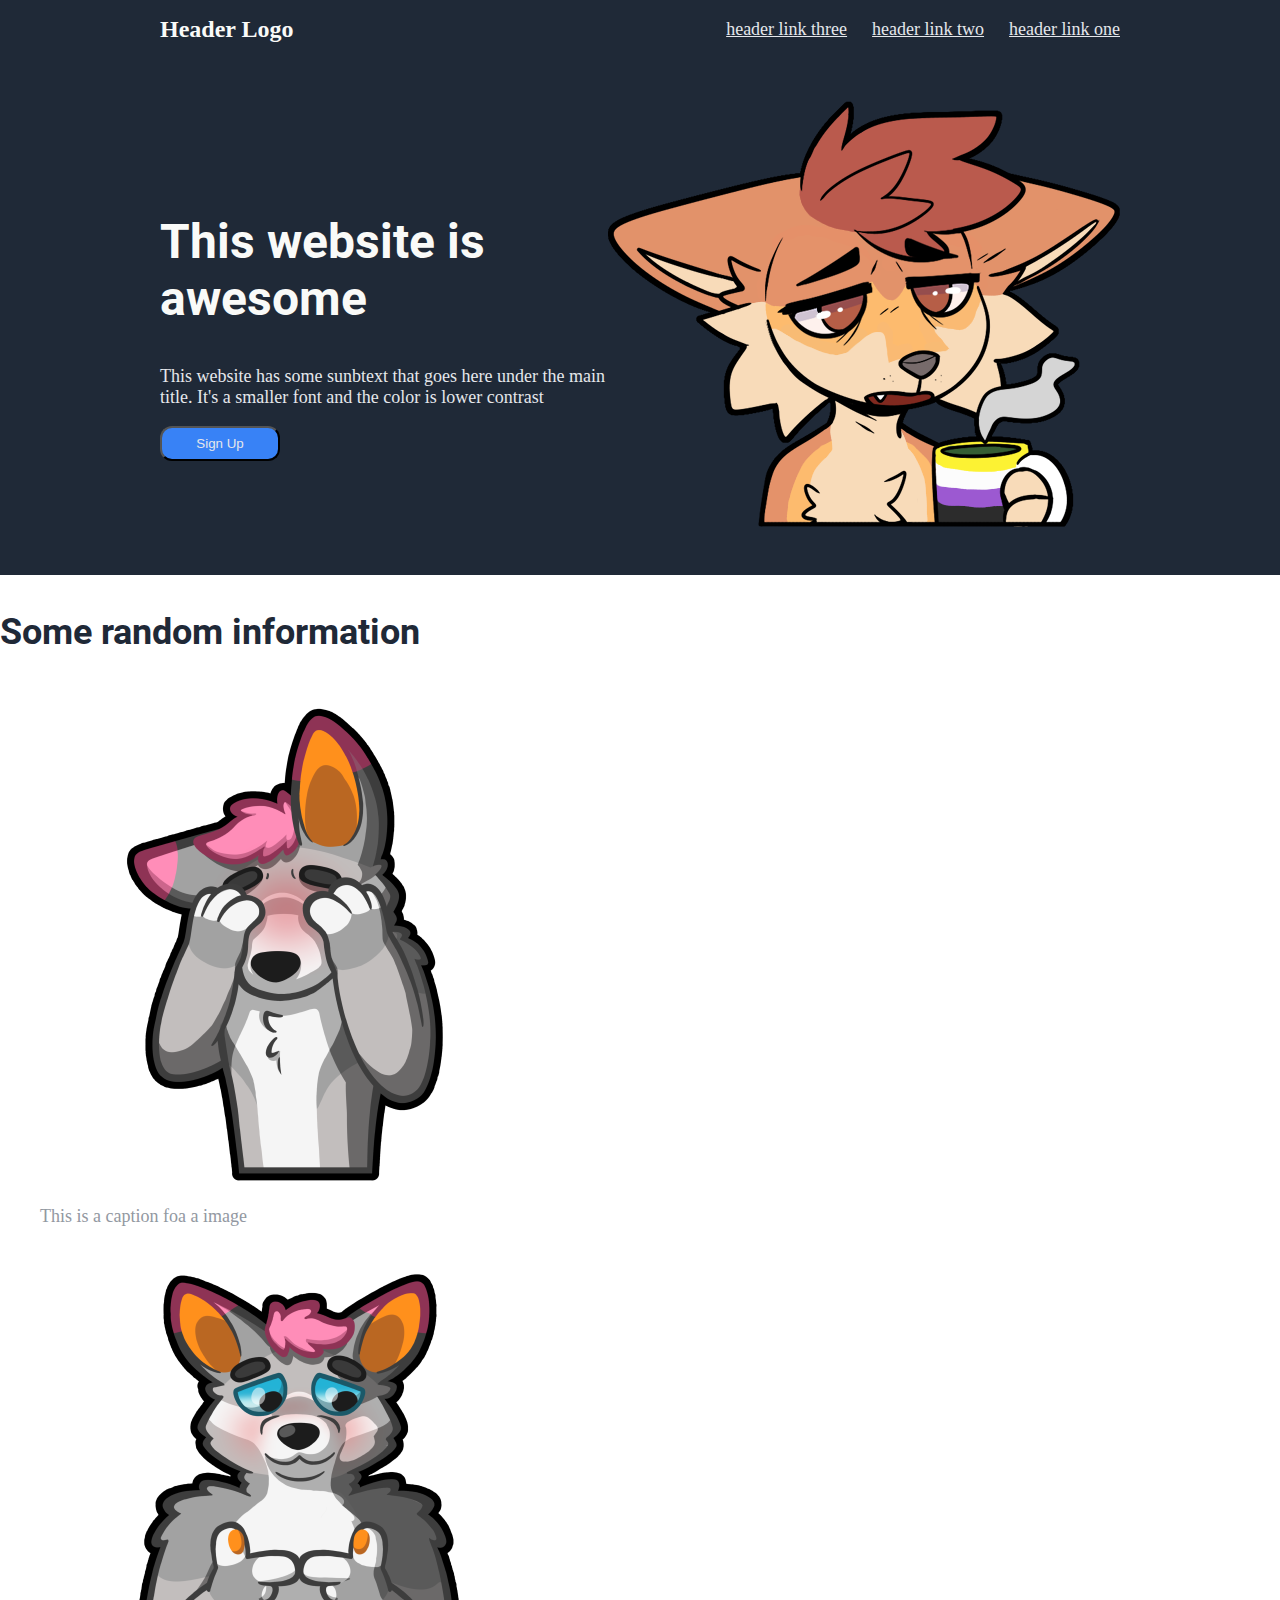
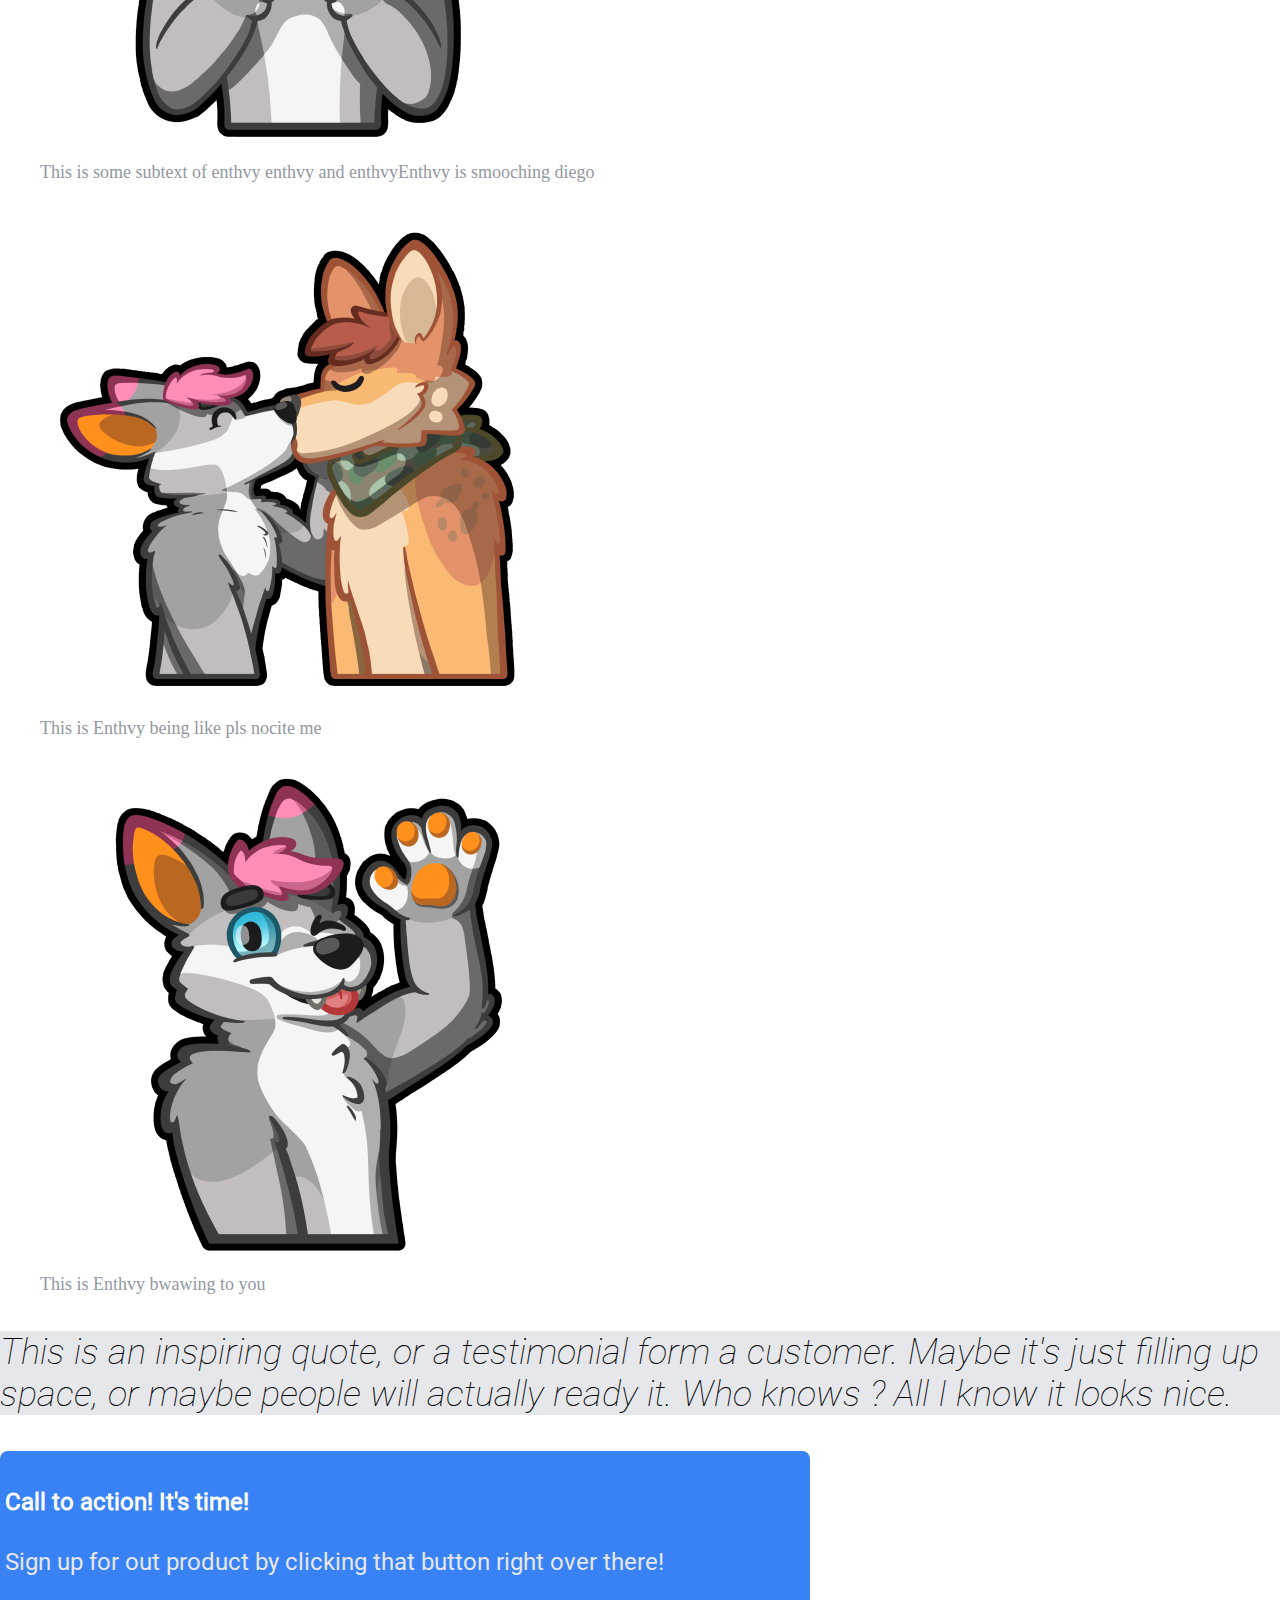
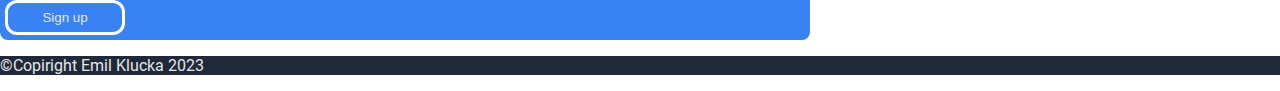
==== index.html @ c3f8176f "Commit 6" ====
<!DOCTYPE html>
<html lang="en">

<head>
    <meta charset="UTF-8">
    <meta http-equiv="X-UA-Compatible" content="IE=edge">
    <meta name="viewport" content="width=device-width, initial-scale=1.0">
    <link rel="stylesheet" href="./CSS/styles.css">
    <title>CSS Project</title>

</head>

<body>
    <section class="hero">
        <header class="hero">
            <h1 class="hero">Header Logo</h1>
            <nav class="hero">
                <div><a href="./pages/Site1.html">header link one</a></div>
                <a href="./pages/Site2.html">header link two</a>
                <a href="./pages/Site3.html">header link three</a>
            </nav>
        </header>
        <div class="hero-flex">
            <div class="hero">
                <h2>This website is awesome</h2>
                <p>This website has some sunbtext that goes here under the main title. It's a smaller font and the color
                    is
                    lower contrast
                </p>
                <button>Sign Up</button>
            </div>
            <div class="heroImage">
                <img src="./images/placeholder.png" alt="diego being eepy">
            </div>
        </div>
    </section>
    <section class="info">
        <h3>Some random information</h3>
        <figure class="info">
            <img src="./images/EnthvyMeltS.png" alt="enthvy being shy">
            <figcaption>This is a caption foa a image</figcaption>
        </figure>
        <figure>
            <img src="./images/EnthvyPointyS.png" alt="enthvy being shy pointying with fingers">
            <figcaption>This is some subtext of enthvy enthvy and enthvyEnthvy is smooching diego </figcaption>
        </figure>
        <figure>
            <img src="./images/EnthvySmoochS.png" alt="enthvy smooching diego">
            <figcaption>This is Enthvy being like pls nocite me </figcaption>
        </figure>
        <figure>
            <img src="./images/EnthvyWaveS.png" alt="enthvy wawing to you">
            <figcaption>This is Enthvy bwawing to you </figcaption>
        </figure>
    </section>
    <div class="quote">
        <p>
            This is an inspiring quote, or a testimonial form a customer. Maybe it's just filling up space, or maybe
            people will actually ready it. Who knows ? All I know it looks nice.
        </p>
    </div>
    <section class="action">
        <h4>Call to action! It's time!</h4>
        <p>
            Sign up for out product by clicking that button right over there!
        </p>
        <button class="action">Sign up</button>
    </section>
    <footer>
        <p>&copy;Copiright Emil Klucka 2023 </p>
    </footer>
</body>

</html>
---- CSS/styles.css ----
@font-face {
    font-family: Roboto-Black;
    src: url(../fonts/Roboto-Black.ttf) format('truetype');
    font-weight: normal;
}

@font-face {
    font-family: Roboto-BlackItalic;
    src: url(../fonts/Roboto-BlackItalic.ttf) format('truetype');
    font-weight: normal;
}

@font-face {
    font-family: Roboto-Bold;
    src: url(../fonts/Roboto-Bold.ttf) format('truetype');
    font-weight: bold;
}

@font-face {
    font-family: Roboto-Bold-Italic;
    src: url(../fonts/Roboto-BoldItalic.ttf) format('truetype');
    font-weight: bold;
}

@font-face {
    font-family: Roboto-Italic;
    src: url(../fonts/Roboto-Italic.ttf) format('truetype');
    font-weight: normal;
}

@font-face {
    font-family: Roboto-Light;
    src: url(../fonts/Roboto-Light.ttf) format('truetype');
    font-weight: lighter;
}

@font-face {
    font-family: Roboto-Light-Italic;
    src: url(../fonts/Roboto-LightItalic.ttf) format('truetype');
    font-weight: lighter;
}

@font-face {
    font-family: Roboto-Medium;
    src: url(../fonts/Roboto-Medium.ttf) format('truetype');
    font-weight: medium;
}

@font-face {
    font-family: Roboto-Medium-Italic;
    src: url(../fonts/Roboto-MediumItalic.ttf) format('truetype');
    font-weight: normal;
}

@font-face {
    font-family: Roboto-Regular;
    src: url(../fonts/Roboto-Regular.ttf) format('truetype');
    font-weight: normal;
}

@font-face {
    font-family: Roboto-Thin;
    src: url(../fonts/Roboto-Thin.ttf) format('truetype');
    font-weight: thin;
}

@font-face {
    font-family: Roboto-Italic;
    src: url(../fonts/Roboto-ThinItalic.ttf) format('truetype');
    font-weight: thin;
}


body {
    margin: 0px;
}

header.hero h1.hero {
    font-family: "Roboto-regular" sans-serif;
    font-size: 24px;
    color: #f9faf8;
}

nav.hero a {
    font-family: "Roboto-regular" sans-serif;
    font-size: 18px;
    color: #e5e7eb;
}
nav.hero{
    width: auto;
    display: flex;
    flex-direction: row-reverse;
    gap: 25px;
}

header.hero {
    background-color: #1f2937;
    position: relative;
    width: 100%;
    display: flex;
    flex-direction: row;
    justify-content: space-between;
    align-items: center;
}

div.hero-flex {
    position: relative;
    width: 100%;
    display: flex;
    justify-content: center;
    align-items: center;
}

section.hero {
    background-color: #1f2937;
    position: relative;
    padding-left: 10rem;
    padding-right: 10rem;
    height: auto;
    display: flex;
    align-items: center;
    justify-content: center;
    flex-direction: column;

}

div.hero h2 {
    font-family: "Roboto-Bold";
    font-size: 48px;
    font-weight: extra-bold;
    color: #f9faf8;
}

div.hero p {
    font-family: "Roboto-regular" sans-serif;
    font-size: 18px;
    color: #e5e7eb;
}

section.info h3 {
    font-family: "Roboto-Bold";
    font-weight: bolder;
    font-size: 36px;
    color: #1f2937;
}

section.info figure {
    font-family: "Roboto-regular" sans-serif;
    font-size: 18px;
    color: #9298a1;
}

div.quote {
    background-color: #e5e7eb;
    font-family: "Roboto-Italic";
    font-size: 36px;
}

section.action {
    background-color: #3882f6;
    border-radius: 8px;
    padding: 5px;
    width: 800px;
    height: auto;
}

section.action h4 {
    font-family: "Roboto-regular";
    font-size: 24px;
    color: #f9faf8;
}

section.action p {
    font-family: "Roboto-regular";
    font-size: 24px;
    color: #e5e7eb;
}

footer {
    background-color: #1f2937;
    font-family: "Roboto-regular";
    color: #e5e7eb;
}

button {
    background-color: #3882f6;
    color: #e5e7eb;
    border-radius: 12px;
    padding: 5px;
    width: 120px;
    height: 35px;
}

button.action {
    background-color: #3882f6;
    color: #e5e7eb;
    border: solid white;
    border-radius: 12px;
    padding: 5px;
    width: 120px;
    height: 35px;
}
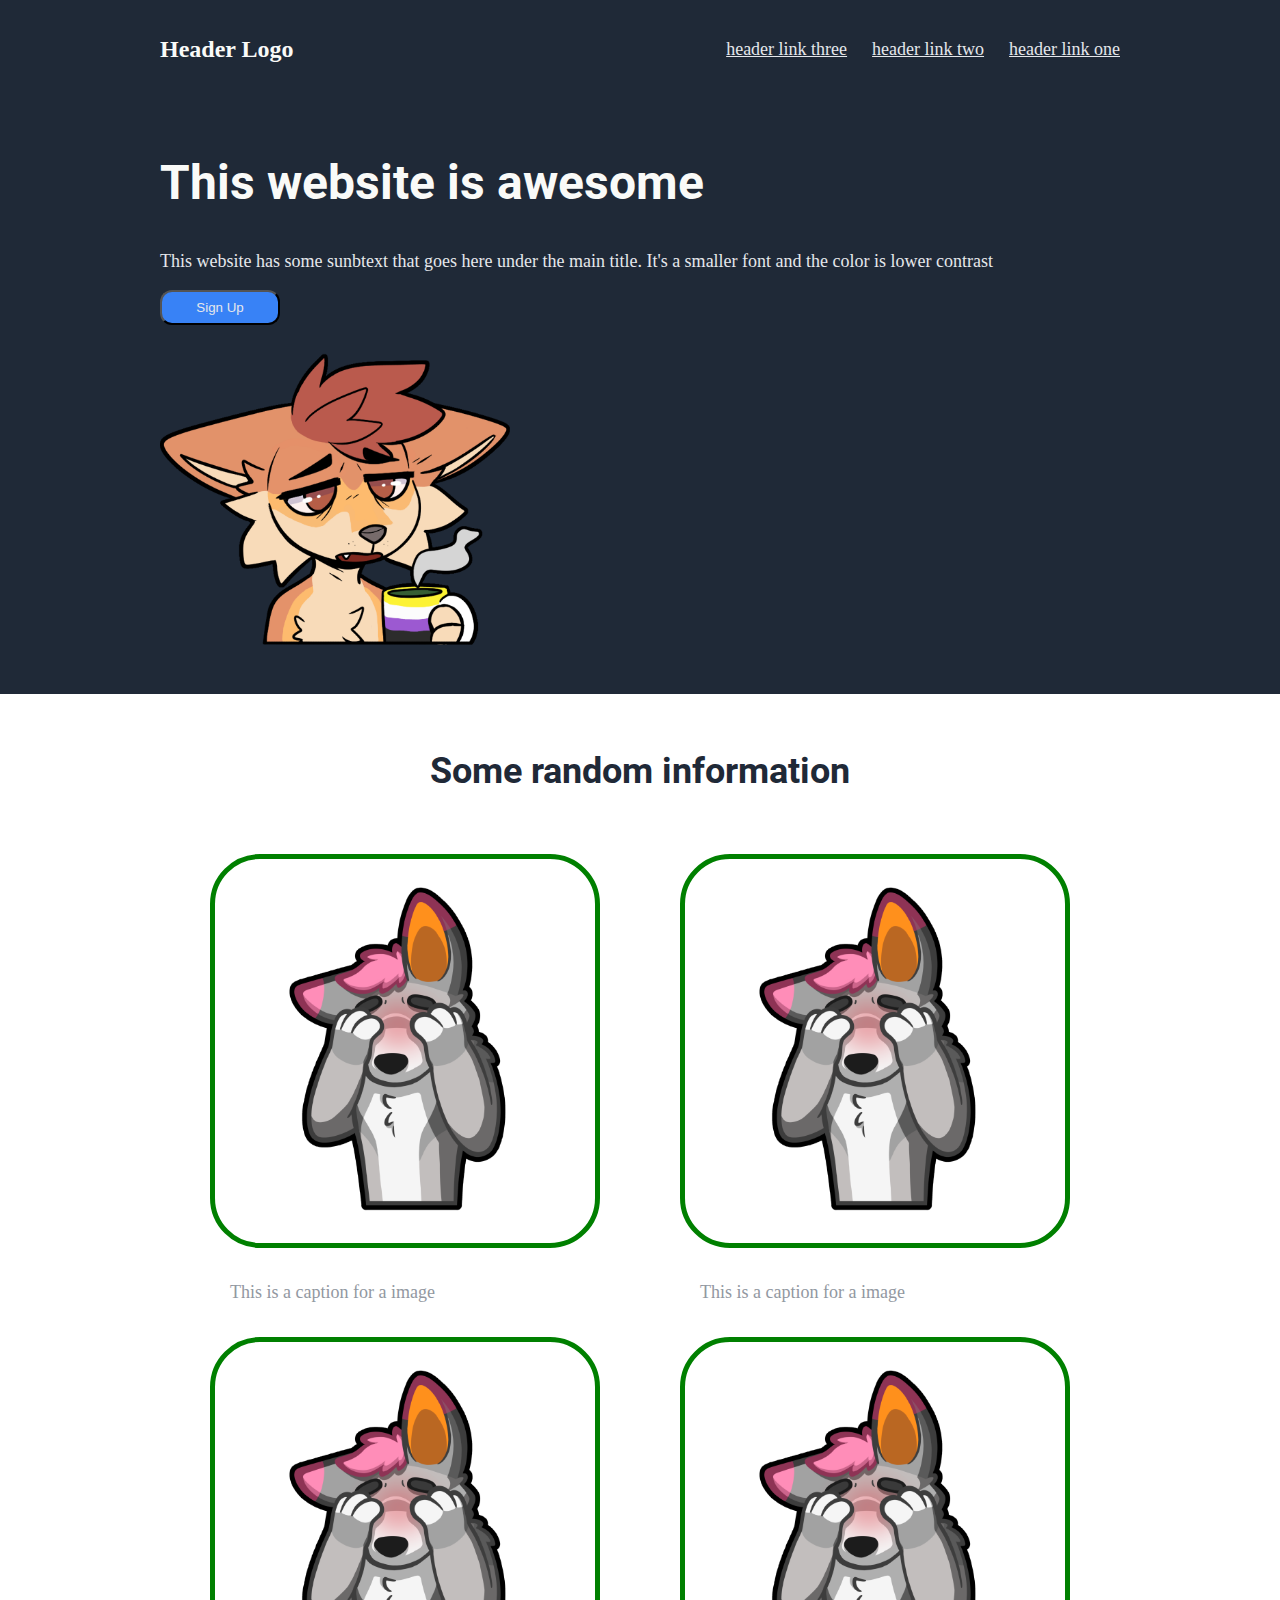
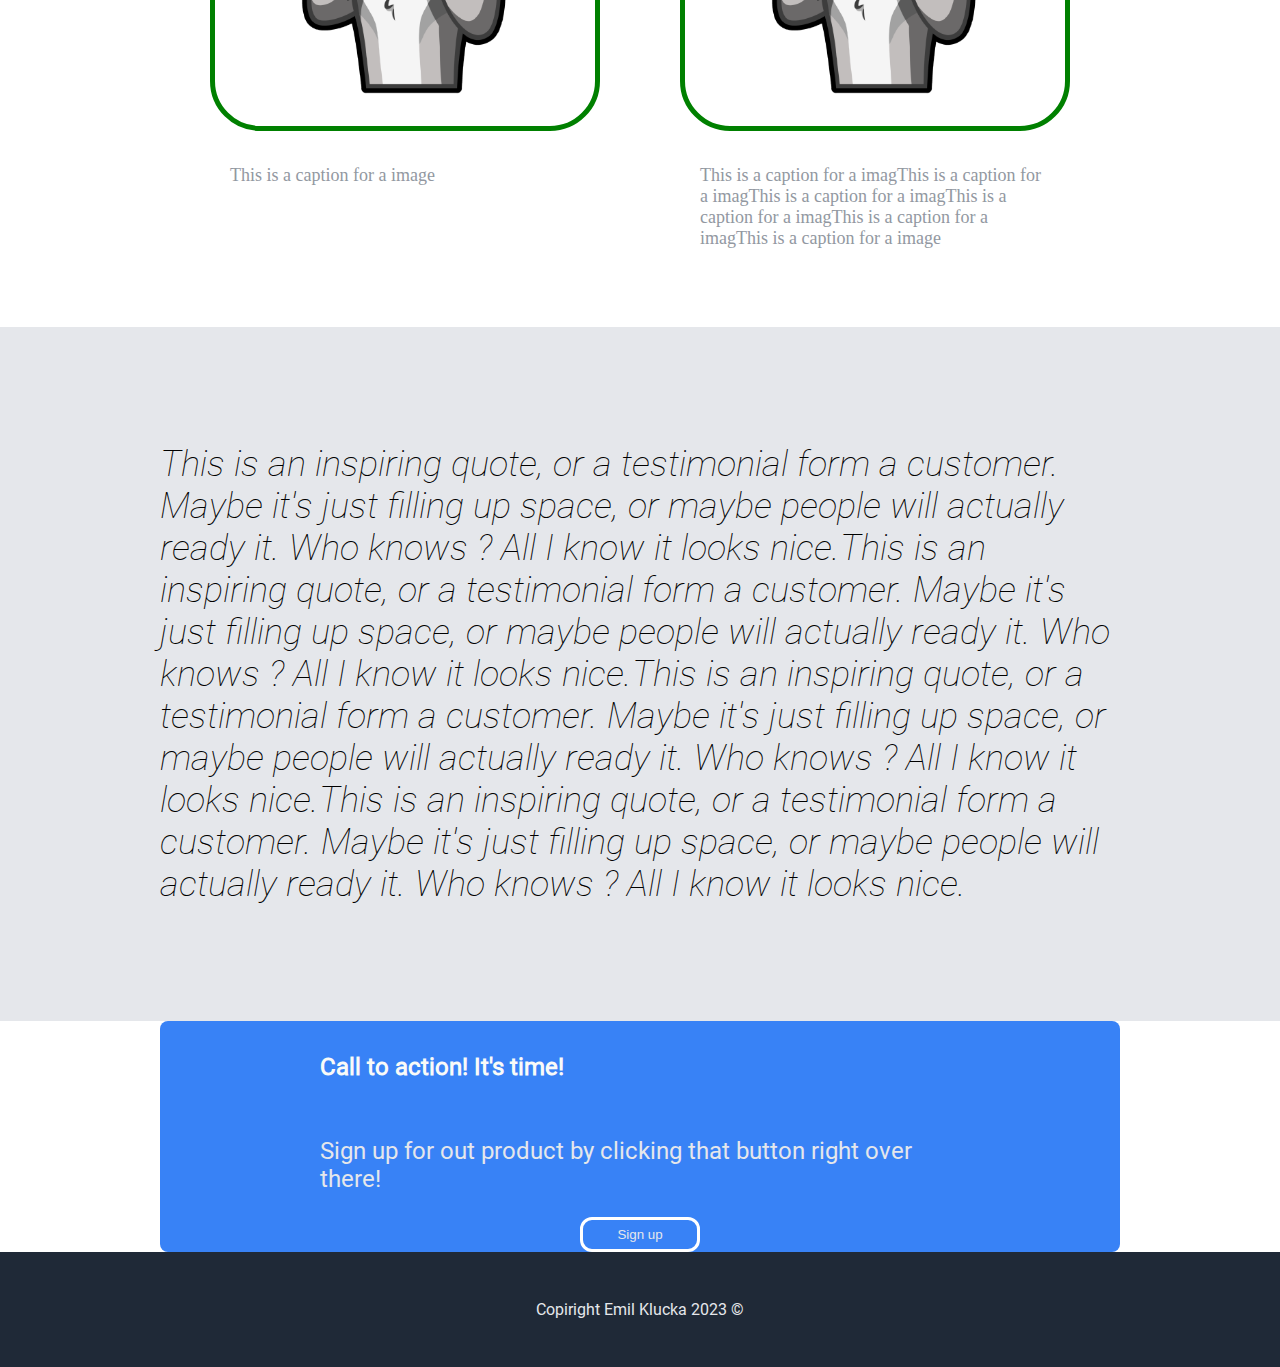
==== commit 01aa481d: "Commit 9" ====
--- a/index.html
+++ b/index.html
@@ -15,7 +15,7 @@
         <header class="hero">
             <h1 class="hero">Header Logo</h1>
             <nav class="hero">
-                <div><a href="./pages/Site1.html">header link one</a></div>
+                <a href="./pages/Site1.html">header link one</a>
                 <a href="./pages/Site2.html">header link two</a>
                 <a href="./pages/Site3.html">header link three</a>
             </nav>
@@ -30,44 +30,66 @@
                 <button>Sign Up</button>
             </div>
             <div class="heroImage">
-                <img src="./images/placeholder.png" alt="diego being eepy">
+                <img class="hero" src="./images/placeholder.png" alt="diego being eepy">
             </div>
         </div>
     </section>
     <section class="info">
-        <h3>Some random information</h3>
-        <figure class="info">
-            <img src="./images/EnthvyMeltS.png" alt="enthvy being shy">
-            <figcaption>This is a caption foa a image</figcaption>
-        </figure>
-        <figure>
-            <img src="./images/EnthvyPointyS.png" alt="enthvy being shy pointying with fingers">
-            <figcaption>This is some subtext of enthvy enthvy and enthvyEnthvy is smooching diego </figcaption>
-        </figure>
-        <figure>
-            <img src="./images/EnthvySmoochS.png" alt="enthvy smooching diego">
-            <figcaption>This is Enthvy being like pls nocite me </figcaption>
-        </figure>
-        <figure>
-            <img src="./images/EnthvyWaveS.png" alt="enthvy wawing to you">
-            <figcaption>This is Enthvy bwawing to you </figcaption>
-        </figure>
+        <div>
+            <h3>Some random information</h3>
+        </div>
+        <div class="divpicsec">
+            <div class="figdiv">
+                <figure class="info">
+                    <img class="info" src="./images/EnthvyMeltS.png" alt="enthvy being shy">
+                </figure>
+                <p class="divp">This is a caption for a image</p>
+            </div>
+            <div class="figdiv">
+                <figure class="info">
+                    <img class="info" src="./images/EnthvyMeltS.png" alt="enthvy being shy">
+                </figure>
+                <p class="divp">This is a caption for a image</p>
+            </div>
+            <div class="figdiv">
+                <figure class="info">
+                    <img class="info" src="./images/EnthvyMeltS.png" alt="enthvy being shy">
+                </figure>
+                <p class="divp">This is a caption for a image</p>
+            </div>
+            <div class="figdiv">
+                <figure class="info">
+                    <img class="info" src="./images/EnthvyMeltS.png" alt="enthvy being shy">
+                </figure>
+                <p class="divp">This is a caption for a imagThis is a caption for a imagThis is a caption for a imagThis
+                    is a caption
+                    for a imagThis is a caption for a imagThis is a caption for a image</p>
+            </div>
+        </div>
     </section>
     <div class="quote">
         <p>
             This is an inspiring quote, or a testimonial form a customer. Maybe it's just filling up space, or maybe
+            people will actually ready it. Who knows ? All I know it looks nice.This is an inspiring quote, or a
+            testimonial form a customer. Maybe it's just filling up space, or maybe
+            people will actually ready it. Who knows ? All I know it looks nice.This is an inspiring quote, or a
+            testimonial form a customer. Maybe it's just filling up space, or maybe
+            people will actually ready it. Who knows ? All I know it looks nice.This is an inspiring quote, or a
+            testimonial form a customer. Maybe it's just filling up space, or maybe
             people will actually ready it. Who knows ? All I know it looks nice.
         </p>
     </div>
     <section class="action">
-        <h4>Call to action! It's time!</h4>
-        <p>
-            Sign up for out product by clicking that button right over there!
-        </p>
+        <div class="action">
+            <h4>Call to action! It's time!</h4>
+            <p>
+                Sign up for out product by clicking that button right over there!
+            </p>
+        </div>
         <button class="action">Sign up</button>
     </section>
     <footer>
-        <p>&copy;Copiright Emil Klucka 2023 </p>
+        <p>Copiright Emil Klucka 2023 &copy;</p>
     </footer>
 </body>
 
--- a/CSS/styles.css
+++ b/CSS/styles.css
@@ -86,7 +86,8 @@
     font-size: 18px;
     color: #e5e7eb;
 }
-nav.hero{
+
+nav.hero {
     width: auto;
     display: flex;
     flex-direction: row-reverse;
@@ -96,6 +97,8 @@
 header.hero {
     background-color: #1f2937;
     position: relative;
+    padding-top: 20px;
+    padding-bottom: 20px;
     width: 100%;
     display: flex;
     flex-direction: row;
@@ -104,11 +107,14 @@
 }
 
 div.hero-flex {
+    padding-top: 15px;
+    padding-bottom: 15px;
     position: relative;
     width: 100%;
     display: flex;
-    justify-content: center;
-    align-items: center;
+    align-items: center;
+    justify-content: space-between;
+    flex-wrap: wrap;
 }
 
 section.hero {
@@ -122,6 +128,11 @@
     justify-content: center;
     flex-direction: column;
 
+}
+
+img.hero {
+    height: 350px;
+    width: auto;
 }
 
 div.hero h2 {
@@ -137,6 +148,61 @@
     color: #e5e7eb;
 }
 
+section.info {
+    padding-left: 10rem;
+    padding-right: 10rem;
+    padding-top: 20px;
+    padding-bottom: 50px;
+    display: flex;
+    flex-direction: column;
+    flex-wrap: wrap;
+    align-items: center;
+}
+
+figure.info {
+    padding: 15px;
+    border: solid 5px green;
+    border-radius: 50px;
+}
+
+div.divpicsec {
+    padding: 10px;
+    border: 10px;
+    display: flex;
+    flex-wrap: wrap;
+    flex-direction: row;
+    justify-content: space-evenly;
+    align-items: flex-start;
+}
+
+img.info {
+    width: 350px;
+    height: 350px;
+}
+
+div.figdiv {
+    display: flex;
+    flex-direction: column;
+    flex-wrap: wrap;
+    align-items: center;
+}
+
+p.divp {
+    height: auto;
+    width: 350px;
+    display: flex;
+    flex-wrap: wrap;
+}
+
+div.info {
+    display: flex;
+    flex-direction: row;
+    align-items: center;
+    flex-wrap: wrap;
+    align-content: center;
+    justify-content: space-evenly;
+}
+
 section.info h3 {
     font-family: "Roboto-Bold";
     font-weight: bolder;
@@ -144,7 +210,7 @@
     color: #1f2937;
 }
 
-section.info figure {
+p.divp {
     font-family: "Roboto-regular" sans-serif;
     font-size: 18px;
     color: #9298a1;
@@ -154,14 +220,38 @@
     background-color: #e5e7eb;
     font-family: "Roboto-Italic";
     font-size: 36px;
+    padding-left: 10rem;
+    padding-right: 10rem;
+    padding-top: 5rem;
+    padding-bottom: 5rem;
+    display: flex;
+    flex-direction: row;
+    flex-wrap: wrap;
+    align-content: center;
+    justify-content: center;
+    align-items: center;
 }
 
 section.action {
     background-color: #3882f6;
     border-radius: 8px;
-    padding: 5px;
-    width: 800px;
-    height: auto;
+    padding-left: 10rem;
+    padding-right: 10rem;
+    margin-left: 10rem;
+    margin-right: 10rem;
+    display: flex;
+    flex-direction: row;
+    flex-wrap: wrap;
+    align-content: flex-start;
+    align-items: center;
+    justify-content: space-evenly;
+}
+
+div.action {
+    display: flex;
+    flex-direction: column;
+    flex-wrap: wrap;
+    align-items: flex-start;
 }
 
 section.action h4 {
@@ -180,6 +270,15 @@
     background-color: #1f2937;
     font-family: "Roboto-regular";
     color: #e5e7eb;
+    padding-left: 10rem;
+    padding-right: 10rem;
+    padding-top: 2rem;
+    padding-bottom: 2rem;
+    display: flex;
+    flex-direction: row;
+    flex-wrap: wrap;
+    justify-content: center;
+    align-items: center;
 }
 
 button {
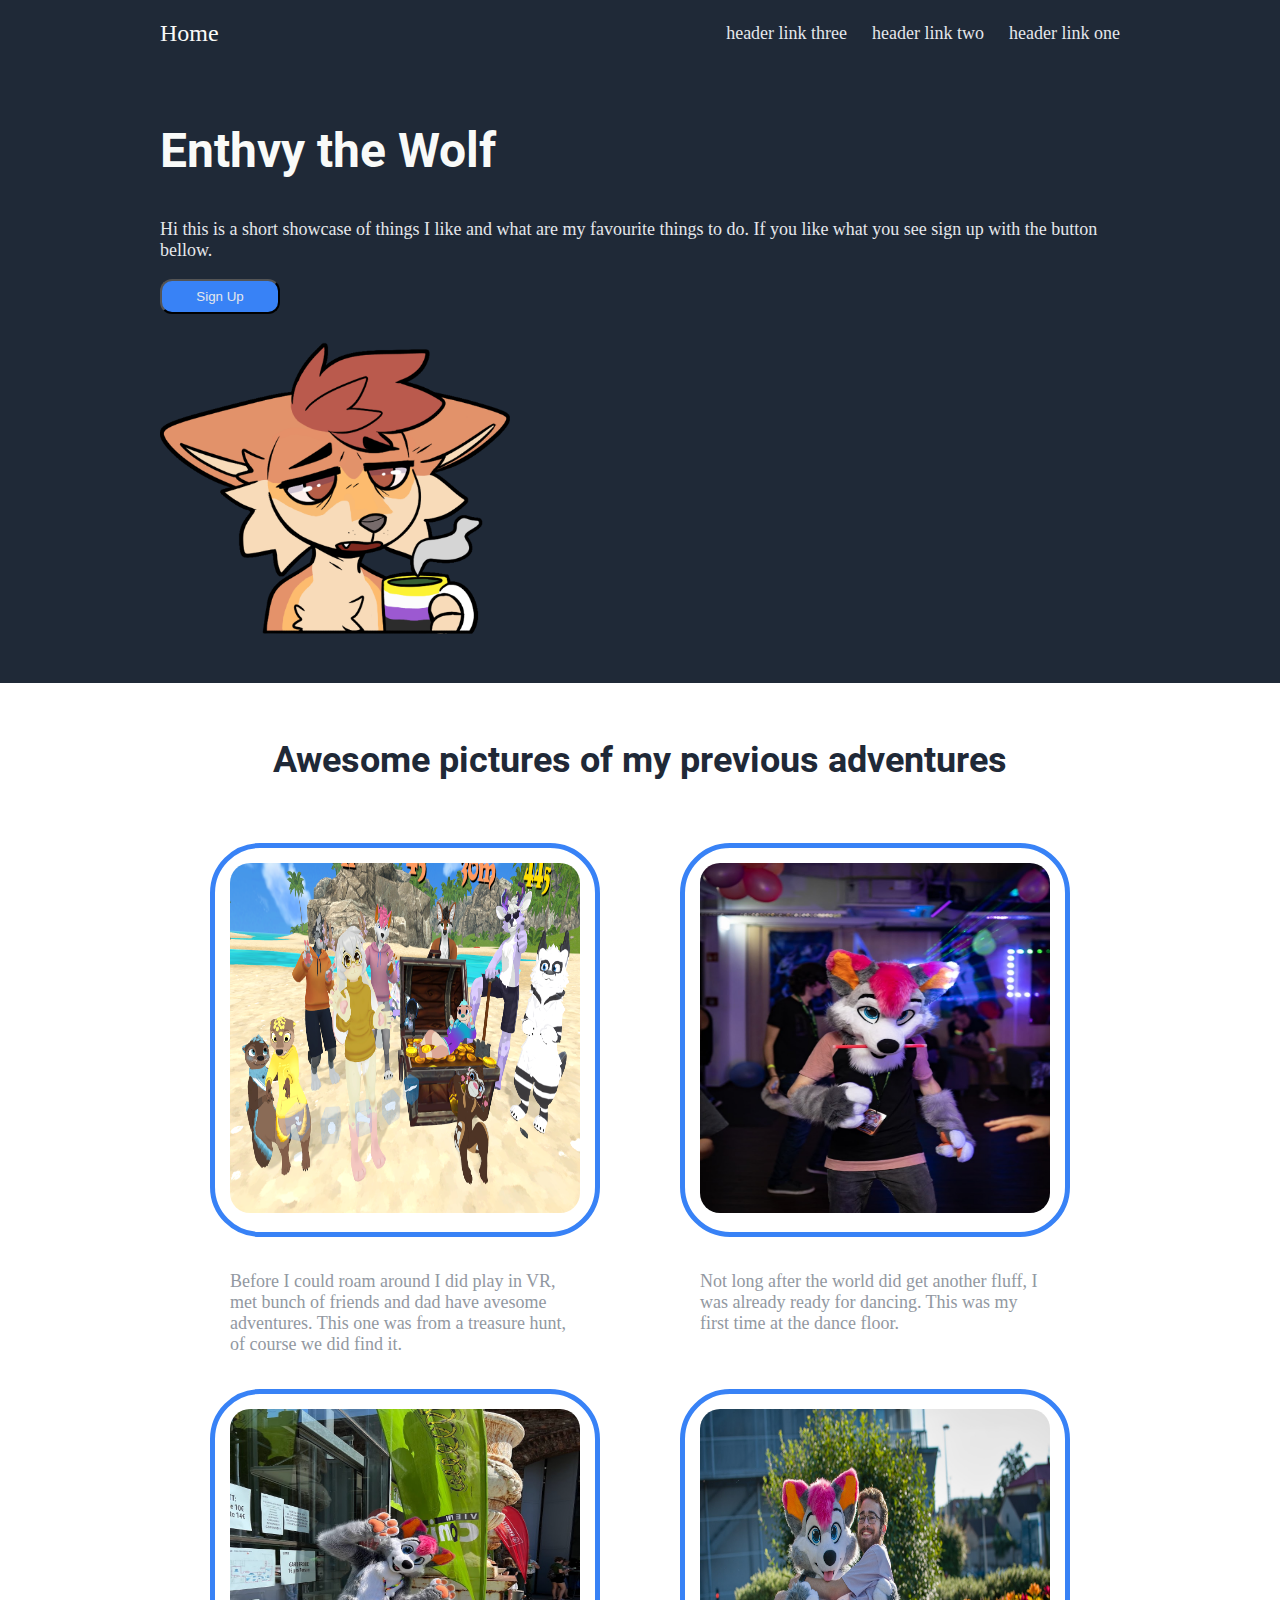
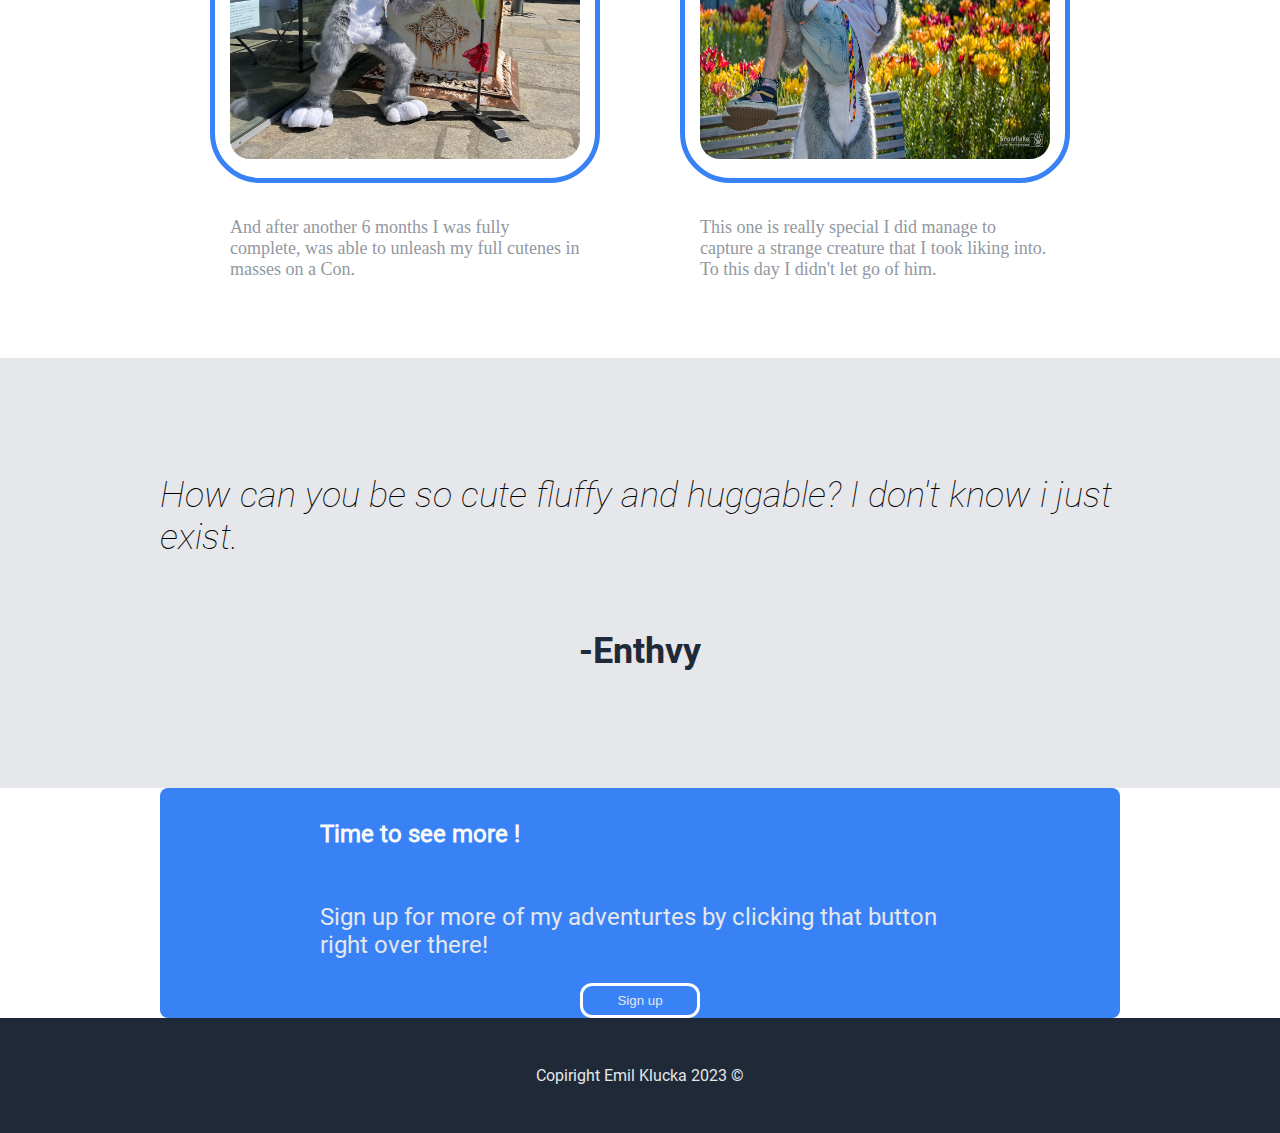
==== commit 87395d87: "Commit 12" ====
--- a/index.html
+++ b/index.html
@@ -1,19 +1,16 @@
 <!DOCTYPE html>
 <html lang="en">
-
 <head>
     <meta charset="UTF-8">
     <meta http-equiv="X-UA-Compatible" content="IE=edge">
     <meta name="viewport" content="width=device-width, initial-scale=1.0">
     <link rel="stylesheet" href="./CSS/styles.css">
     <title>CSS Project</title>
-
 </head>
-
 <body>
     <section class="hero">
         <header class="hero">
-            <h1 class="hero">Header Logo</h1>
+            <a class="link" href="./index.html">Home</a>
             <nav class="hero">
                 <a href="./pages/Site1.html">header link one</a>
                 <a href="./pages/Site2.html">header link two</a>
@@ -22,10 +19,9 @@
         </header>
         <div class="hero-flex">
             <div class="hero">
-                <h2>This website is awesome</h2>
-                <p>This website has some sunbtext that goes here under the main title. It's a smaller font and the color
-                    is
-                    lower contrast
+                <h2>Enthvy the Wolf</h2>
+                <p>Hi this is a short showcase of things I like and what are my favourite things to do. If you like what
+                    you see sign up with the button bellow.
                 </p>
                 <button>Sign Up</button>
             </div>
@@ -36,54 +32,59 @@
     </section>
     <section class="info">
         <div>
-            <h3>Some random information</h3>
+            <h3>Awesome pictures of my previous adventures</h3>
         </div>
         <div class="divpicsec">
             <div class="figdiv">
                 <figure class="info">
-                    <img class="info" src="./images/EnthvyMeltS.png" alt="enthvy being shy">
+                    <img class="info" src="./images/adventure1.png" alt="enthvy being shy">
                 </figure>
-                <p class="divp">This is a caption for a image</p>
+                <p class="divp">Before I could roam around I did play in VR, met bunch of friends and dad have avesome
+                    adventures. This one was from a treasure hunt, of course we did find it.
+                </p>
             </div>
             <div class="figdiv">
                 <figure class="info">
-                    <img class="info" src="./images/EnthvyMeltS.png" alt="enthvy being shy">
+                    <img class="info" src="./images/adventure2.JPG" alt="enthvy being shy">
                 </figure>
-                <p class="divp">This is a caption for a image</p>
+                <p class="divp">Not long after the world did get another fluff, I was already ready for dancing. This
+                    was my first time at the dance floor.
+                </p>
             </div>
             <div class="figdiv">
                 <figure class="info">
-                    <img class="info" src="./images/EnthvyMeltS.png" alt="enthvy being shy">
+                    <img class="info" src="./images/adventure3.jpg" alt="enthvy being shy">
                 </figure>
-                <p class="divp">This is a caption for a image</p>
+                <p class="divp">And after another 6 months I was fully complete, was able to unleash my full cutenes in
+                    masses on a Con.
+                </p>
             </div>
             <div class="figdiv">
                 <figure class="info">
-                    <img class="info" src="./images/EnthvyMeltS.png" alt="enthvy being shy">
+                    <img class="info" src="./images/adventure4.JPG" alt="enthvy being shy">
                 </figure>
-                <p class="divp">This is a caption for a imagThis is a caption for a imagThis is a caption for a imagThis
-                    is a caption
-                    for a imagThis is a caption for a imagThis is a caption for a image</p>
+                <p class="divp">
+                    This one is really special I did manage to capture a strange creature that I took liking into. To
+                    this day I didn't let go of him.
+                </p>
             </div>
         </div>
     </section>
     <div class="quote">
         <p>
-            This is an inspiring quote, or a testimonial form a customer. Maybe it's just filling up space, or maybe
-            people will actually ready it. Who knows ? All I know it looks nice.This is an inspiring quote, or a
-            testimonial form a customer. Maybe it's just filling up space, or maybe
-            people will actually ready it. Who knows ? All I know it looks nice.This is an inspiring quote, or a
-            testimonial form a customer. Maybe it's just filling up space, or maybe
-            people will actually ready it. Who knows ? All I know it looks nice.This is an inspiring quote, or a
-            testimonial form a customer. Maybe it's just filling up space, or maybe
-            people will actually ready it. Who knows ? All I know it looks nice.
+            How can you be so cute fluffy and huggable? I don't know i just exist.
         </p>
+        <div class="quotep">
+            <p class="quote">
+                -Enthvy
+            </p>
+        </div>
     </div>
     <section class="action">
         <div class="action">
-            <h4>Call to action! It's time!</h4>
-            <p>
-                Sign up for out product by clicking that button right over there!
+            <h4>Time to see more !</h4>
+            <p class>
+                Sign up for more of my adventurtes by clicking that button right over there!
             </p>
         </div>
         <button class="action">Sign up</button>
@@ -92,5 +93,4 @@
         <p>Copiright Emil Klucka 2023 &copy;</p>
     </footer>
 </body>
-
 </html>--- a/CSS/styles.css
+++ b/CSS/styles.css
@@ -71,6 +71,14 @@
 }
 
 
+a{
+    text-decoration:none
+}
+a.link{
+    font-family: "Roboto-regular" sans-serif;
+    font-size: 24px;
+    color: #f9faf8;
+}
 body {
     margin: 0px;
 }
@@ -78,6 +86,7 @@
 header.hero h1.hero {
     font-family: "Roboto-regular" sans-serif;
     font-size: 24px;
+    font-weight: 1000;
     color: #f9faf8;
 }
 
@@ -161,10 +170,12 @@
 
 figure.info {
     padding: 15px;
-    border: solid 5px green;
+    border: solid 5px #3882f6;
     border-radius: 50px;
 }
-
+img{
+    border-radius: 20px;
+}
 div.divpicsec {
     padding: 10px;
     border: 10px;
@@ -231,6 +242,20 @@
     justify-content: center;
     align-items: center;
 }
+p.quote{
+        display: flex;
+        font-family: "Roboto-Bold";
+        font-weight: bolder;
+        font-size: 36px;
+        color: #1f2937;
+}
+div.quotep{
+    display: flex;
+    font-family: "Roboto-Bold";
+    font-weight: bolder;
+    font-size: 36px;
+    color: #1f2937;
+}
 
 section.action {
     background-color: #3882f6;
@@ -298,4 +323,27 @@
     padding: 5px;
     width: 120px;
     height: 35px;
+}
+h1.subsite{
+    font-family: "Roboto-Bold";
+    font-weight: bolder;
+    font-size: 36px;
+    color: #1f2937;
+}
+p.subsite{
+    height: auto;
+    display: flex;
+    flex-wrap: wrap;
+}
+div.subsite{
+    padding-left: 10rem;
+    padding-right: 10rem;
+    width: auto;
+    height: auto;
+    display: flex;
+    flex-direction: column;
+    flex-wrap: wrap;
+    align-content: center;
+    justify-content: center;
+    align-items: center;
 }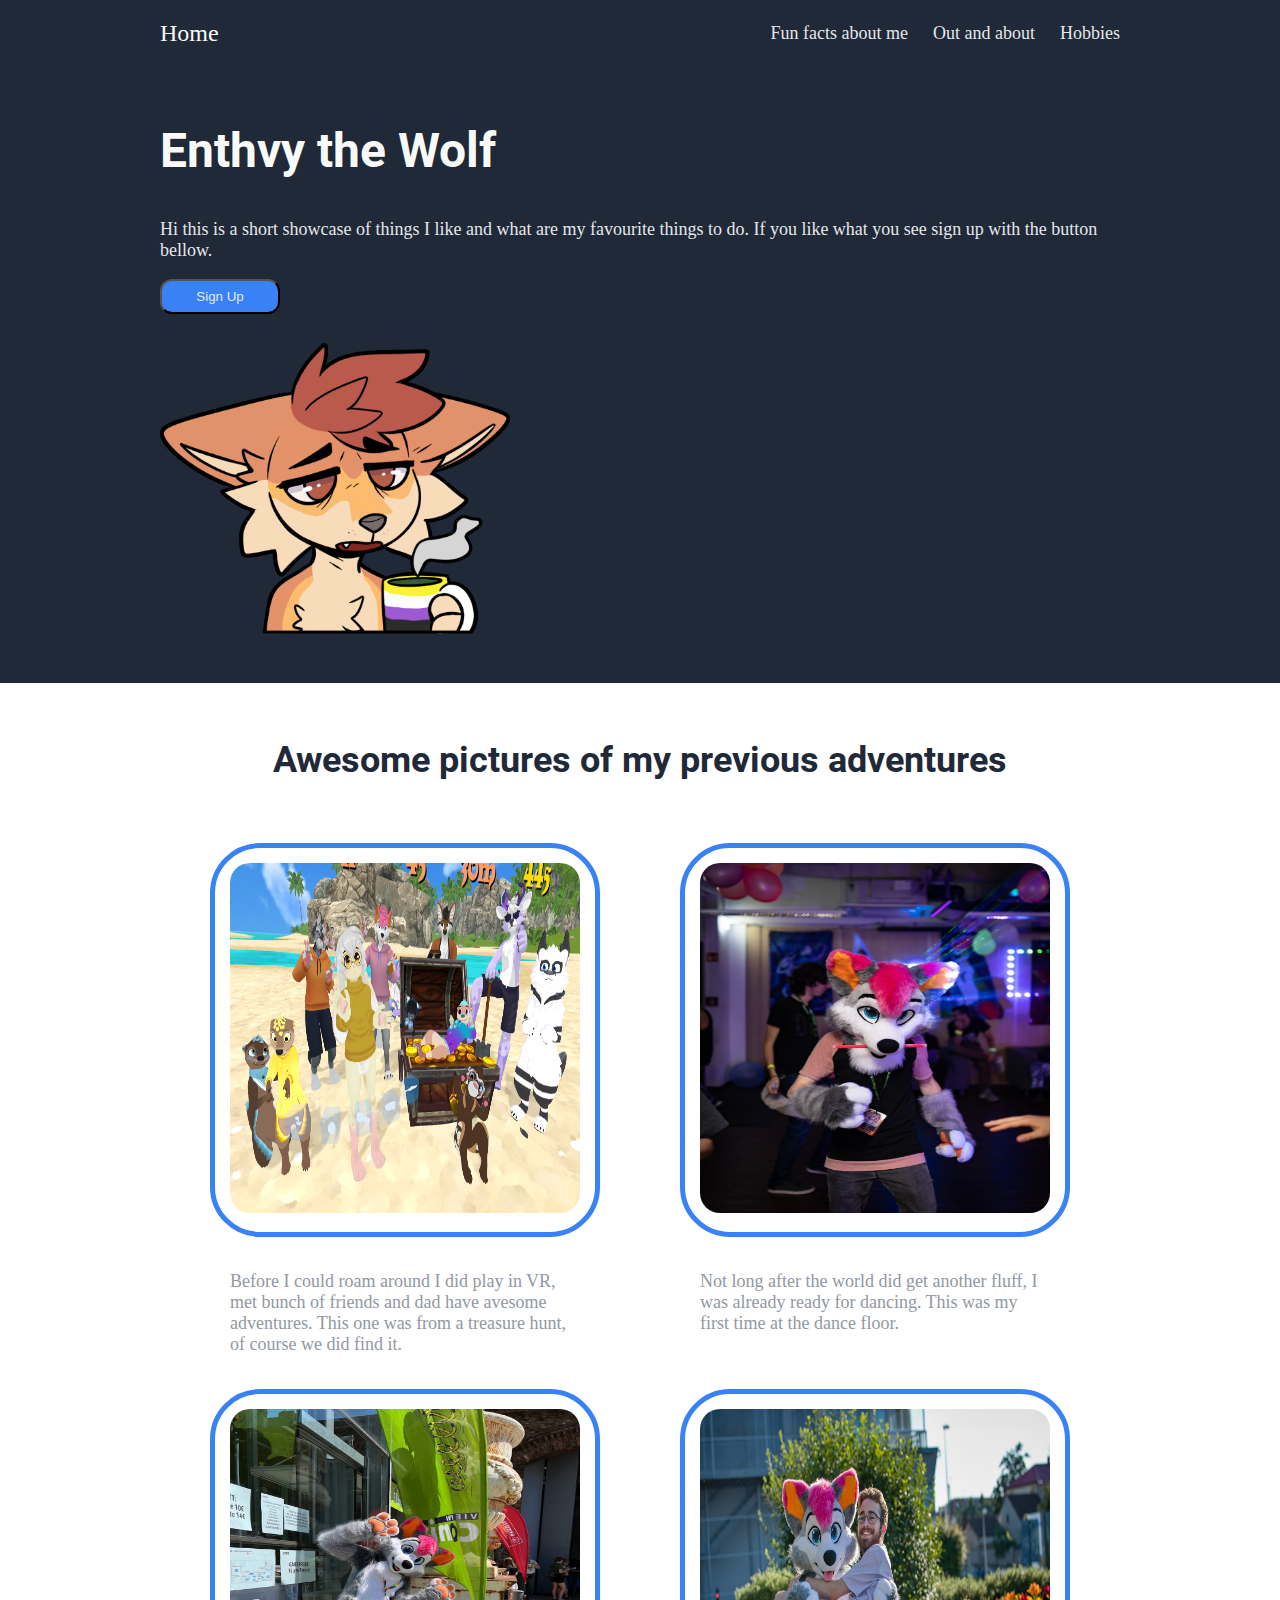
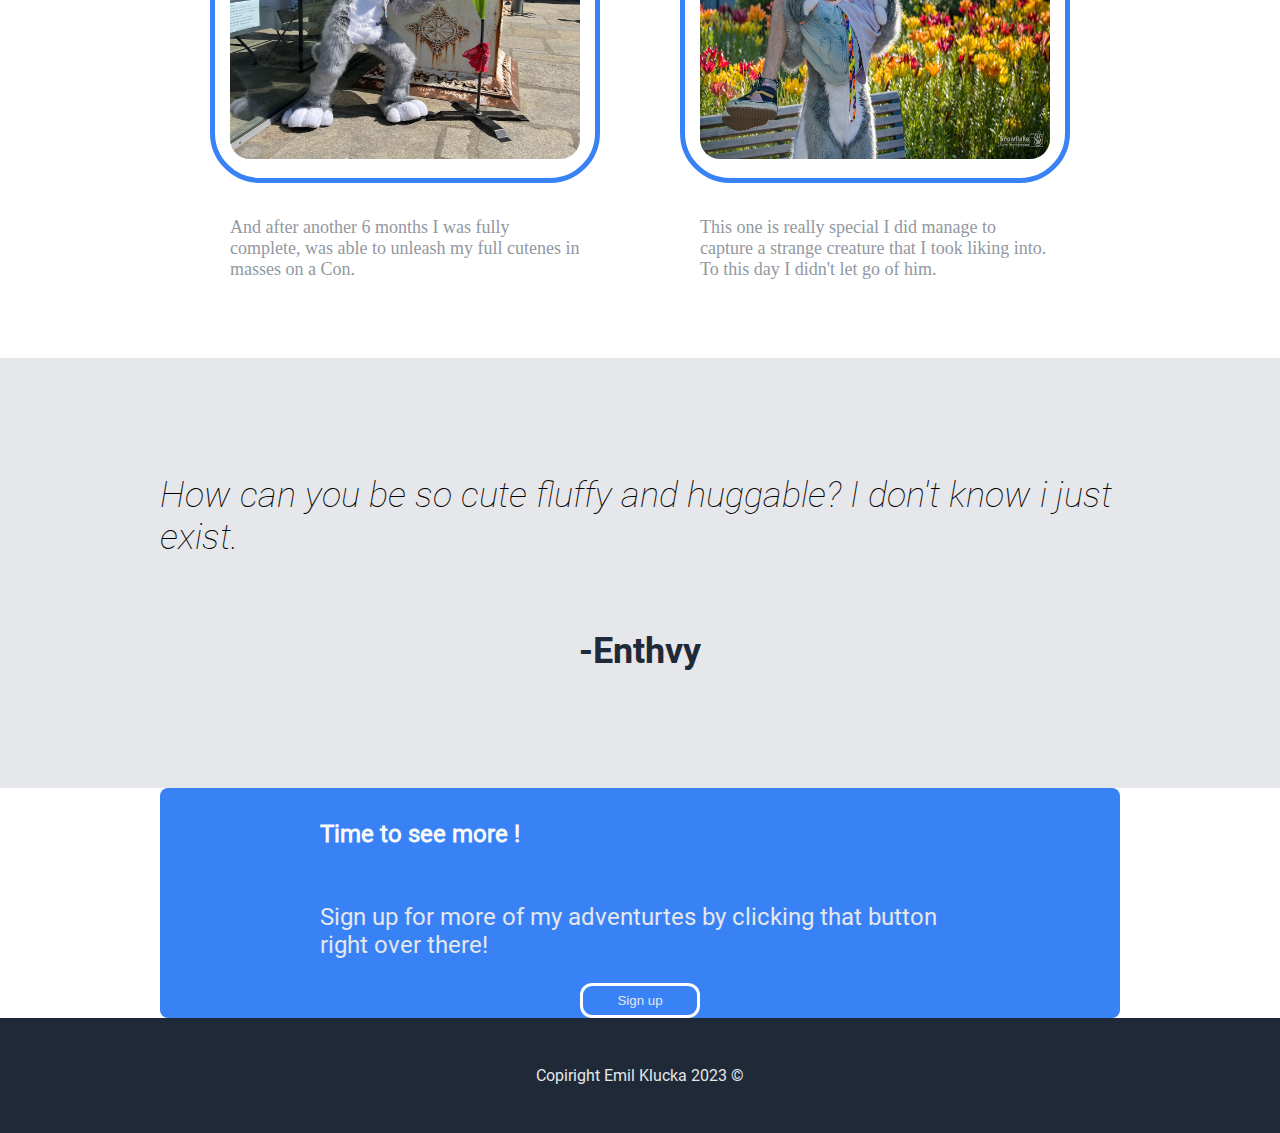
==== commit 6d0bbb20: "Finall commit" ====
--- a/index.html
+++ b/index.html
@@ -12,9 +12,9 @@
         <header class="hero">
             <a class="link" href="./index.html">Home</a>
             <nav class="hero">
-                <a href="./pages/Site1.html">header link one</a>
-                <a href="./pages/Site2.html">header link two</a>
-                <a href="./pages/Site3.html">header link three</a>
+                <a href="./pages/Site1.html">Hobbies</a>
+                <a href="./pages/Site2.html">Out and about</a>
+                <a href="./pages/Site3.html">Fun facts about me</a>
             </nav>
         </header>
         <div class="hero-flex">
--- a/CSS/styles.css
+++ b/CSS/styles.css
@@ -334,6 +334,9 @@
     height: auto;
     display: flex;
     flex-wrap: wrap;
+    font-family: "Roboto-regular" sans-serif;
+    font-size: 24px;
+    color: #9298a1;
 }
 div.subsite{
     padding-left: 10rem;
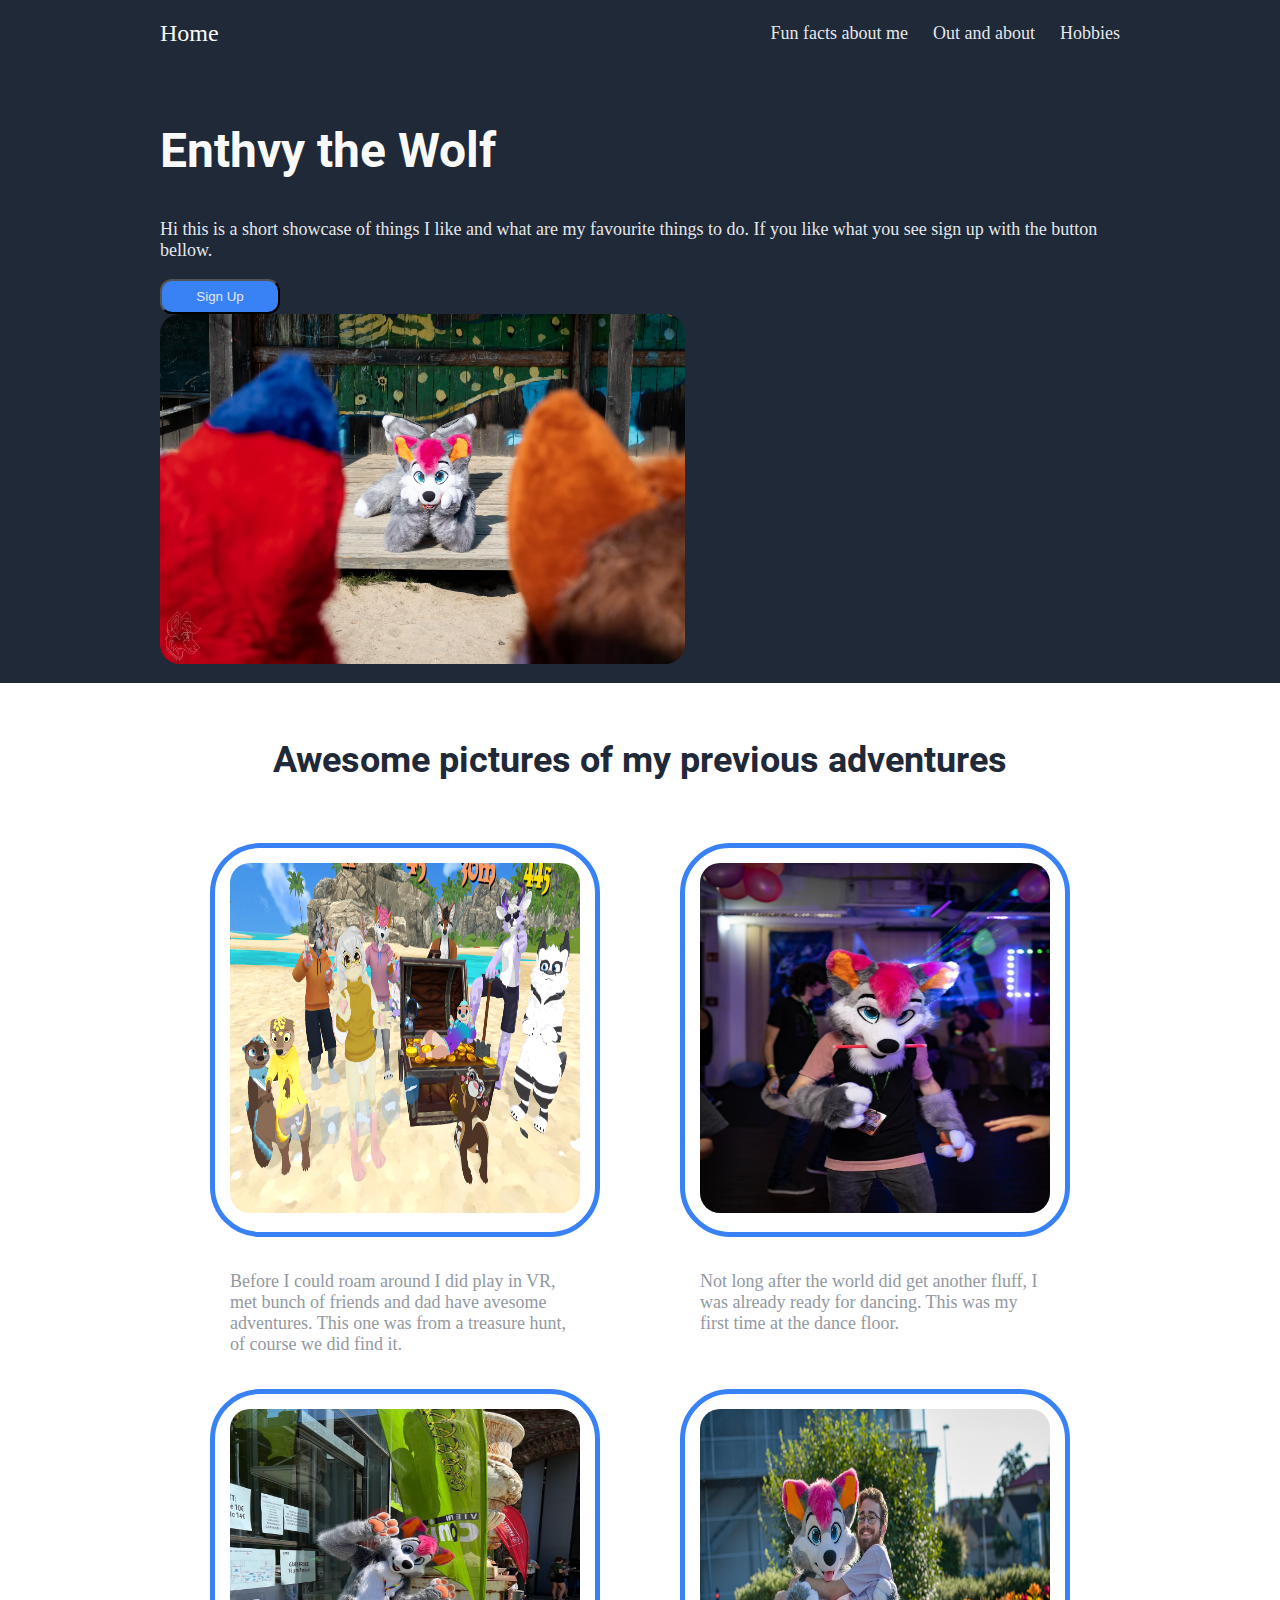
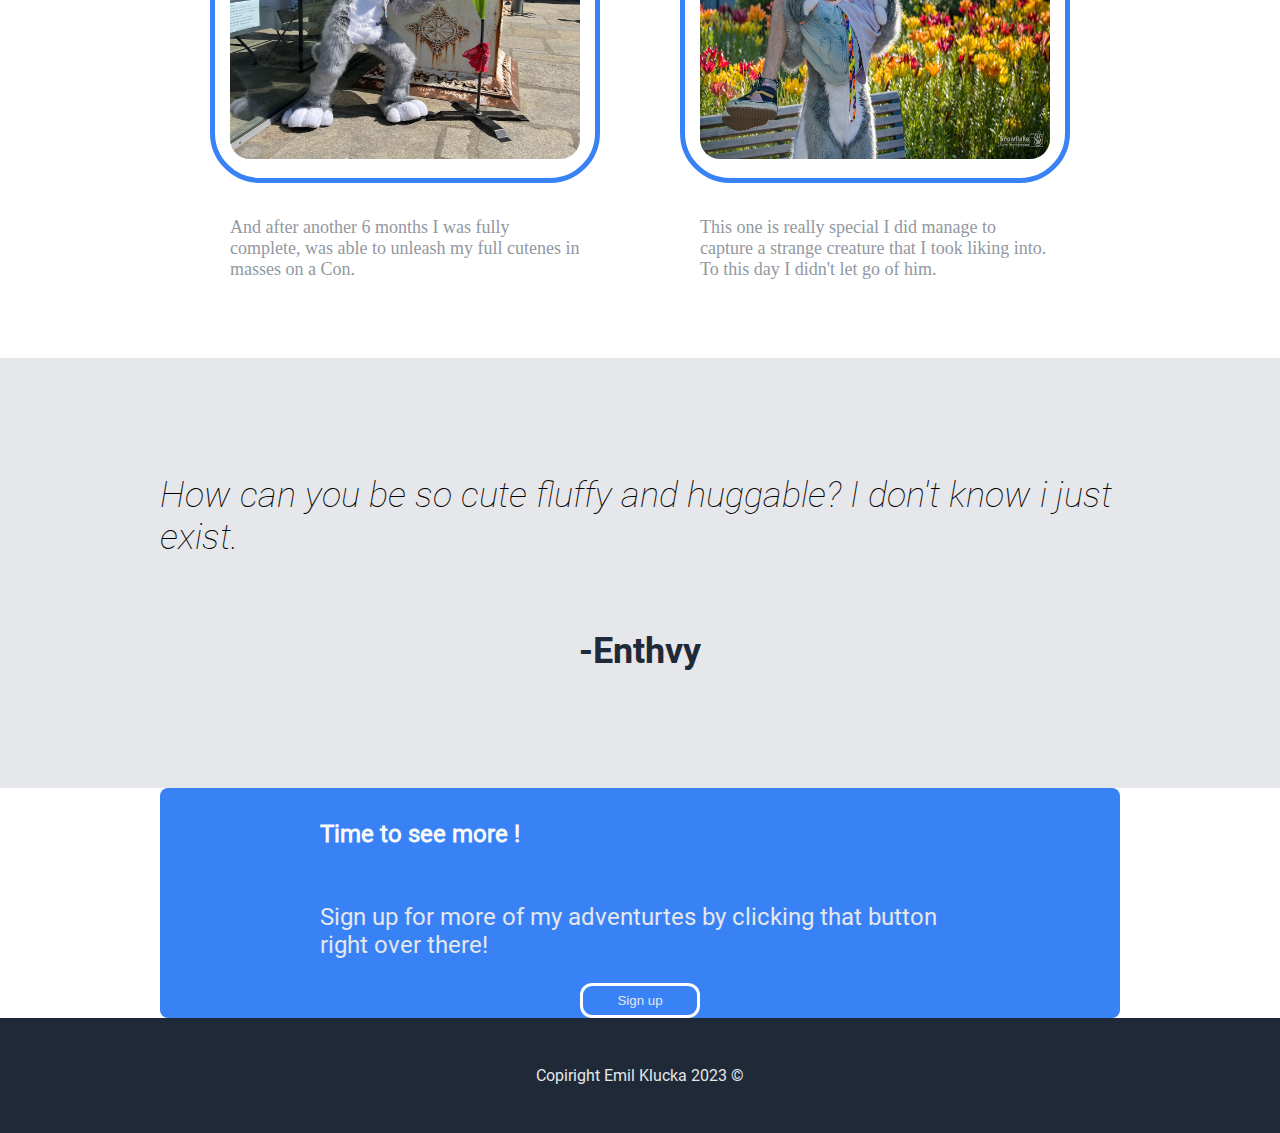
==== commit 4016233f: "Fim Fin" ====
--- a/index.html
+++ b/index.html
@@ -26,7 +26,7 @@
                 <button>Sign Up</button>
             </div>
             <div class="heroImage">
-                <img class="hero" src="./images/placeholder.png" alt="diego being eepy">
+                <img class="hero" src="./images/header.JPG" alt="enthvy laying on the ground between two ppl ">
             </div>
         </div>
     </section>
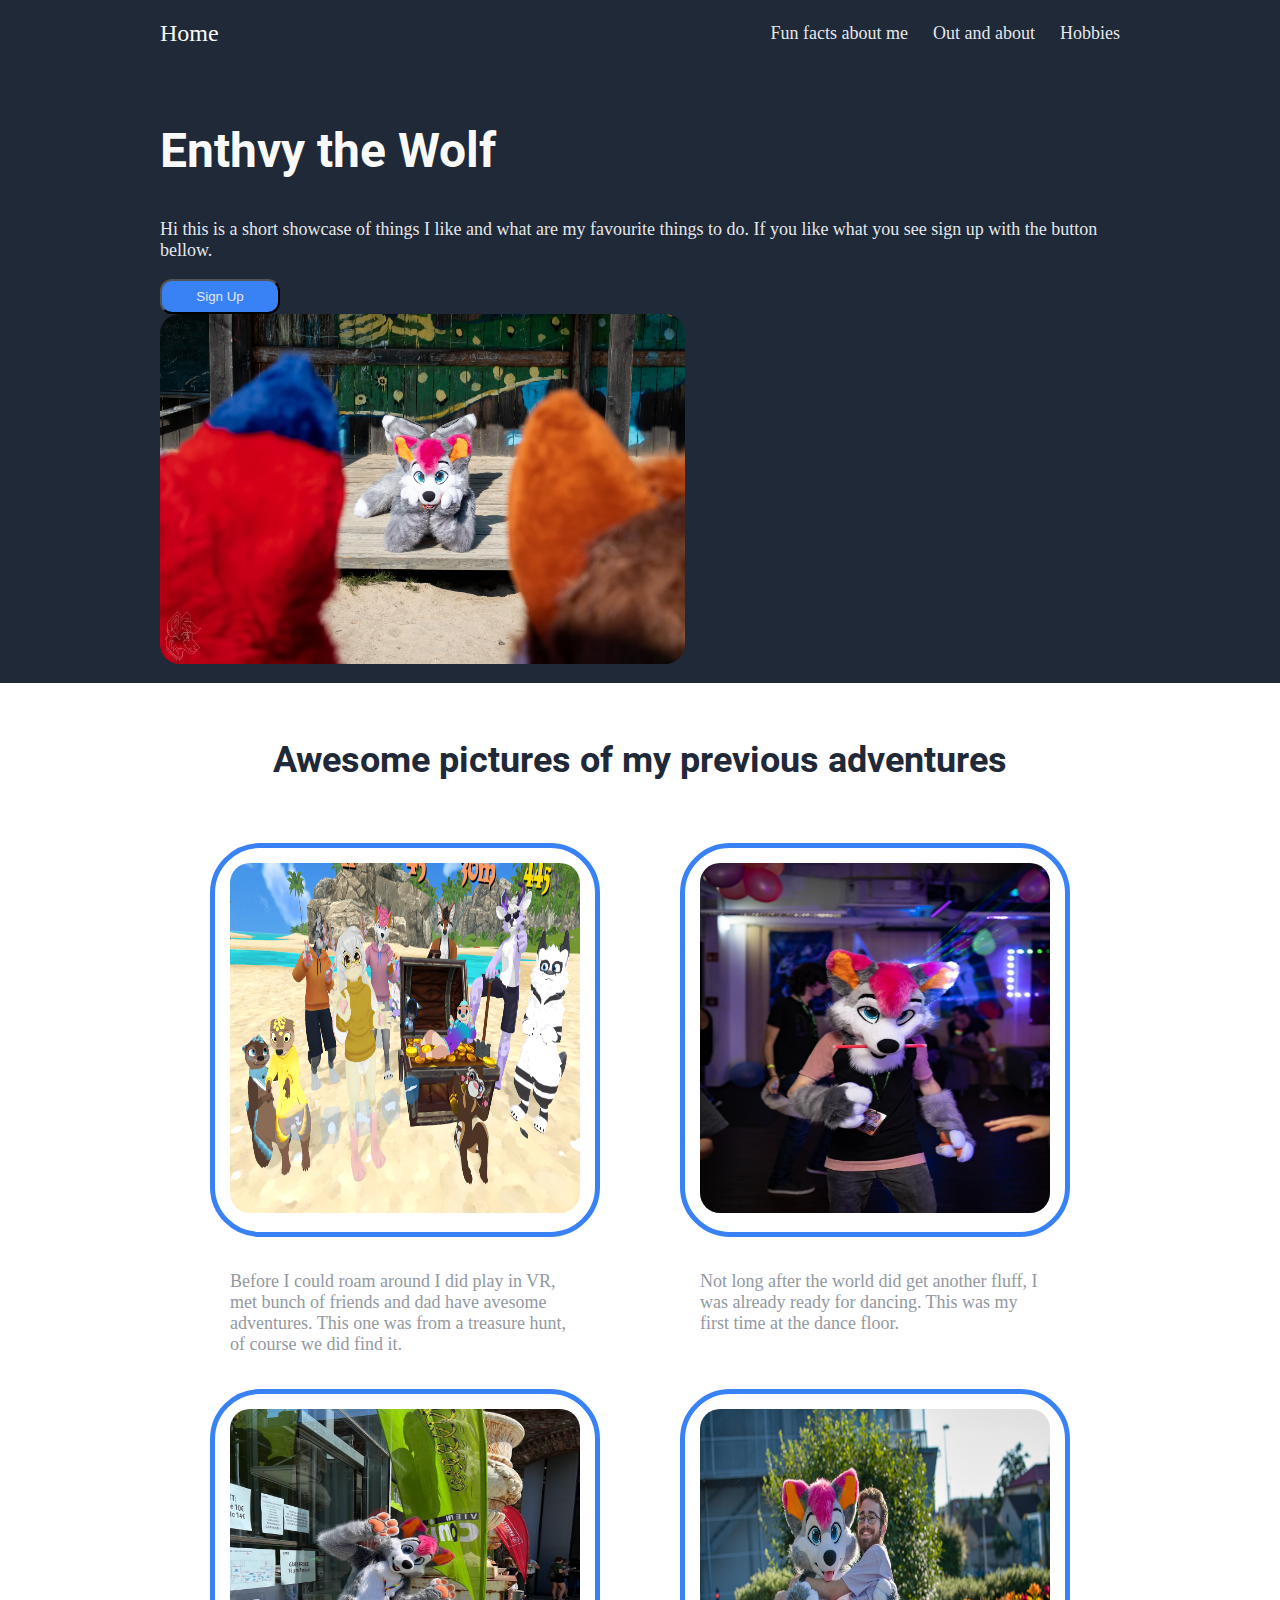
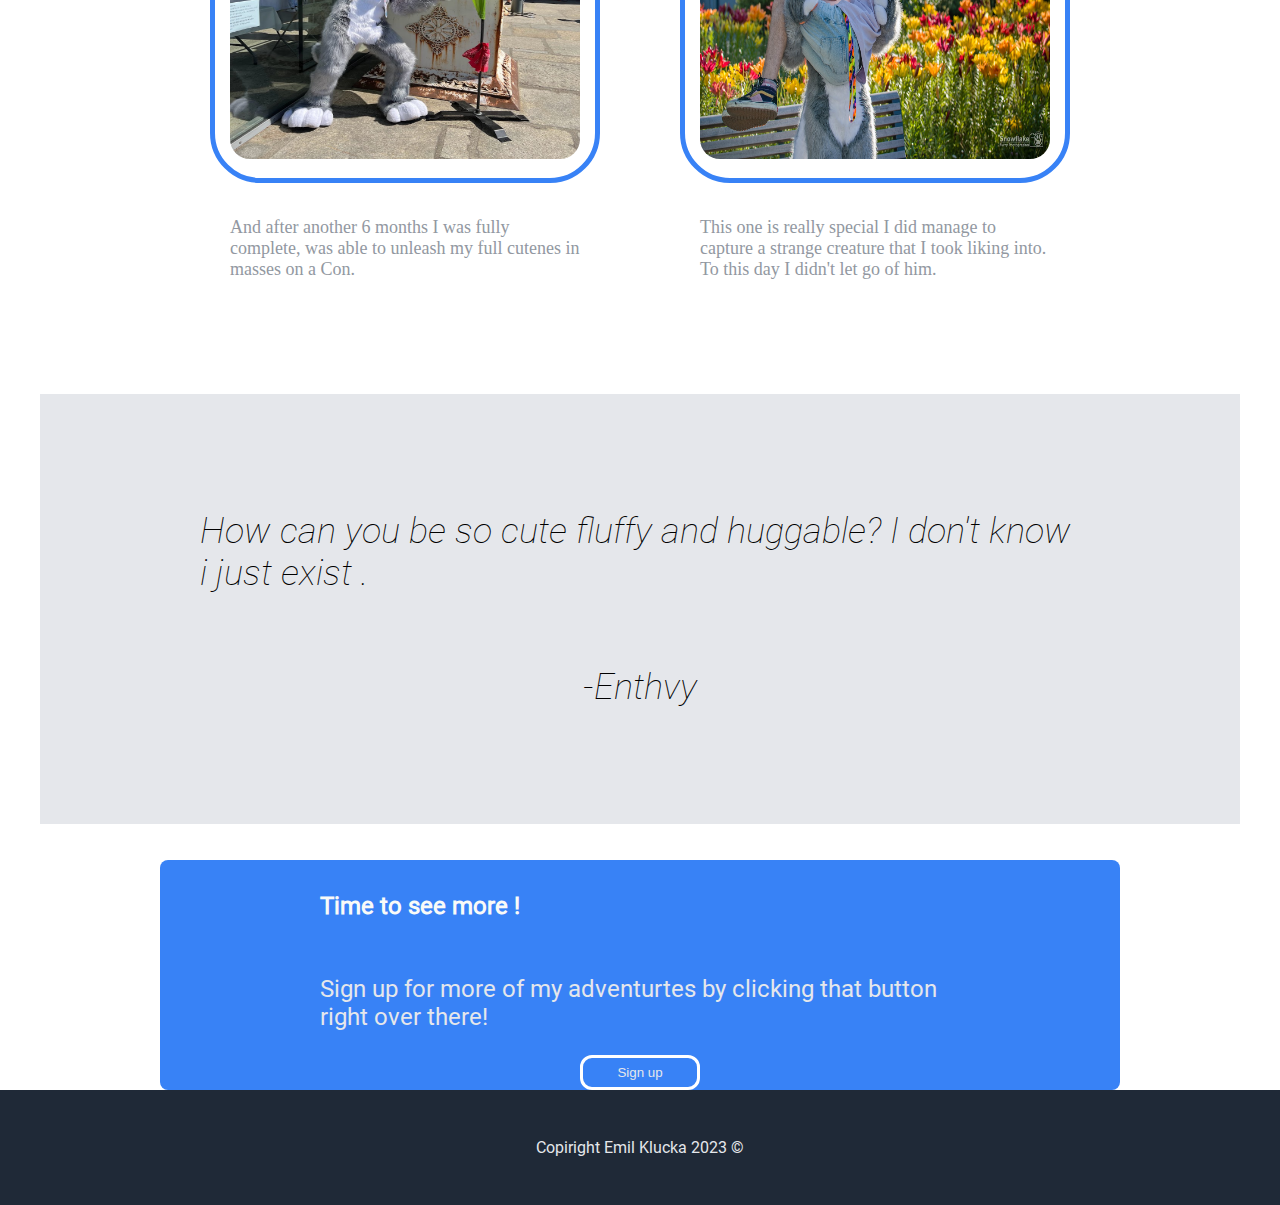
==== commit bfb48e59: "Com com com" ====
--- a/index.html
+++ b/index.html
@@ -25,15 +25,13 @@
                 </p>
                 <button>Sign Up</button>
             </div>
-            <div class="heroImage">
+            <picture class="heroImage">
                 <img class="hero" src="./images/header.JPG" alt="enthvy laying on the ground between two ppl ">
-            </div>
+            </picture>
         </div>
     </section>
     <section class="info">
-        <div>
             <h3>Awesome pictures of my previous adventures</h3>
-        </div>
         <div class="divpicsec">
             <div class="figdiv">
                 <figure class="info">
@@ -70,16 +68,12 @@
             </div>
         </div>
     </section>
-    <div class="quote">
+    <blockquote class="quote">
         <p>
-            How can you be so cute fluffy and huggable? I don't know i just exist.
+            How can you be so cute fluffy and huggable? I don't know i just exist .
         </p>
-        <div class="quotep">
-            <p class="quote">
-                -Enthvy
-            </p>
-        </div>
-    </div>
+        <p>-Enthvy</p>
+    </blockquote>
     <section class="action">
         <div class="action">
             <h4>Time to see more !</h4>
@@ -93,4 +87,5 @@
         <p>Copiright Emil Klucka 2023 &copy;</p>
     </footer>
 </body>
+
 </html>--- a/CSS/styles.css
+++ b/CSS/styles.css
@@ -227,7 +227,7 @@
     color: #9298a1;
 }
 
-div.quote {
+blockquote.quote {
     background-color: #e5e7eb;
     font-family: "Roboto-Italic";
     font-size: 36px;
@@ -239,7 +239,7 @@
     flex-direction: row;
     flex-wrap: wrap;
     align-content: center;
-    justify-content: center;
+    justify-content: space-around;
     align-items: center;
 }
 p.quote{
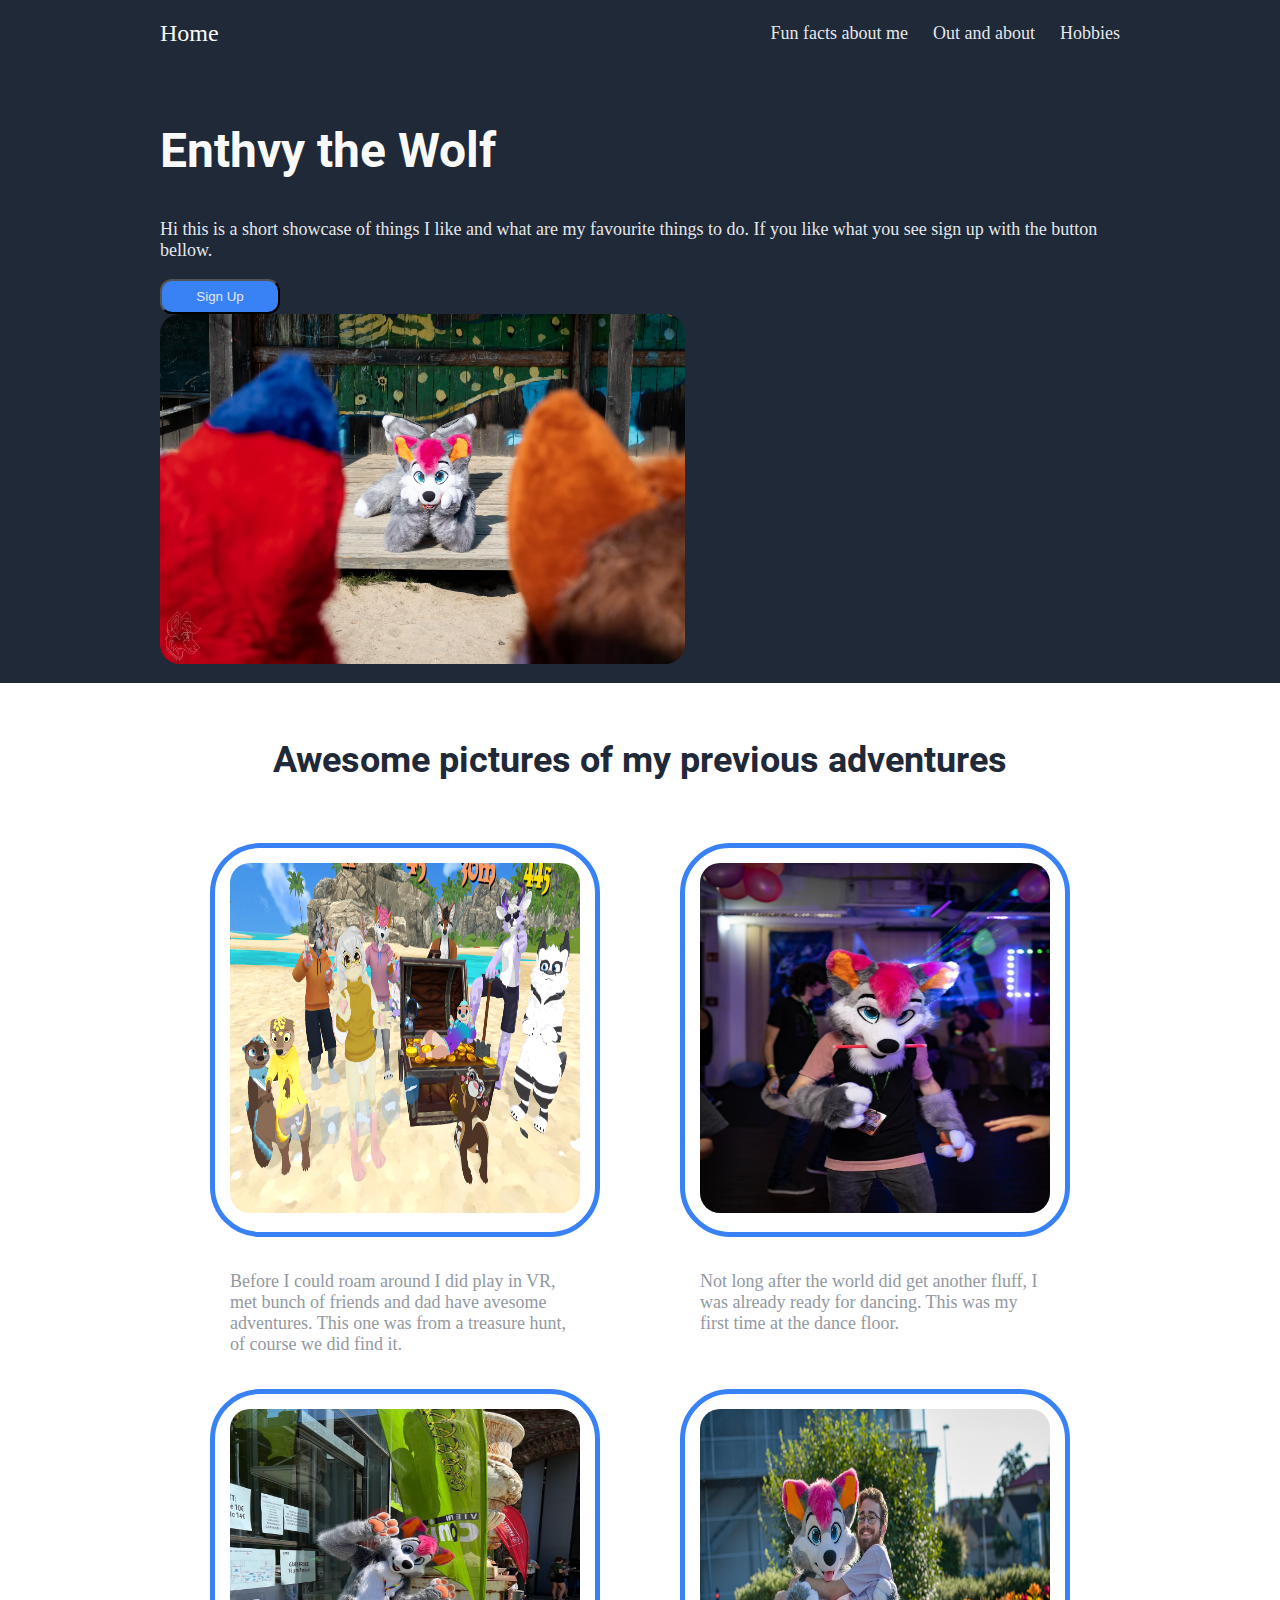
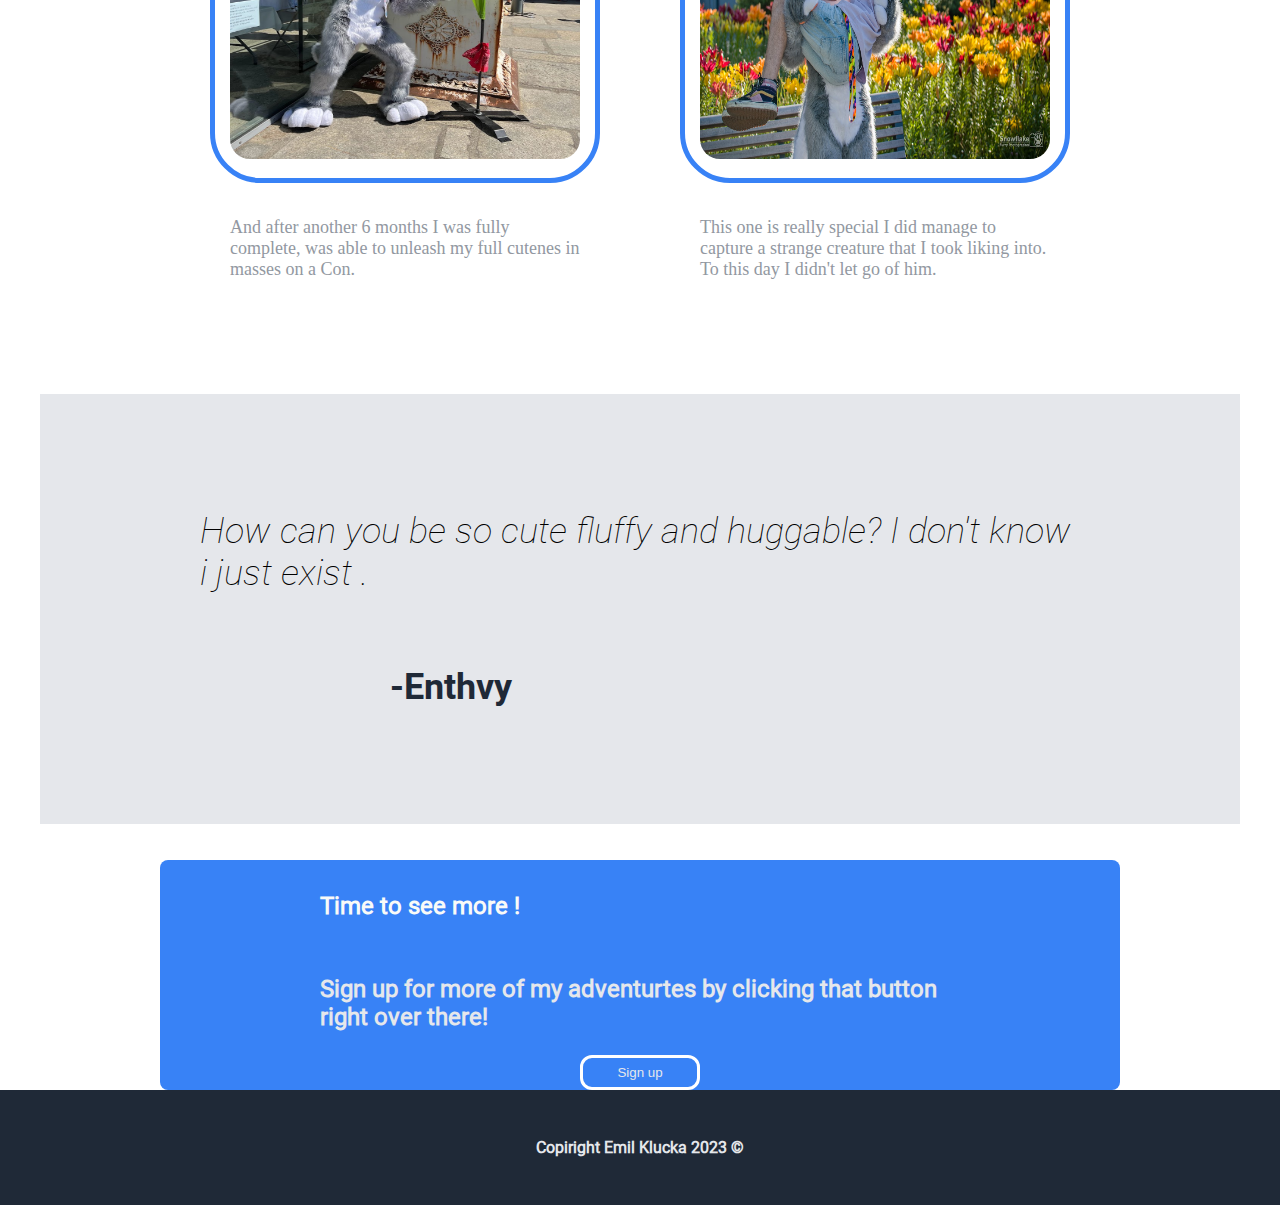
==== commit 6cc8d5c5: "Com" ====
--- a/index.html
+++ b/index.html
@@ -72,12 +72,12 @@
         <p>
             How can you be so cute fluffy and huggable? I don't know i just exist .
         </p>
-        <p>-Enthvy</p>
+        <p class="quotep"><strong>-Enthvy</p>
     </blockquote>
     <section class="action">
         <div class="action">
             <h4>Time to see more !</h4>
-            <p class>
+            <p >
                 Sign up for more of my adventurtes by clicking that button right over there!
             </p>
         </div>
--- a/CSS/styles.css
+++ b/CSS/styles.css
@@ -249,7 +249,7 @@
         font-size: 36px;
         color: #1f2937;
 }
-div.quotep{
+p.quotep{
     display: flex;
     font-family: "Roboto-Bold";
     font-weight: bolder;
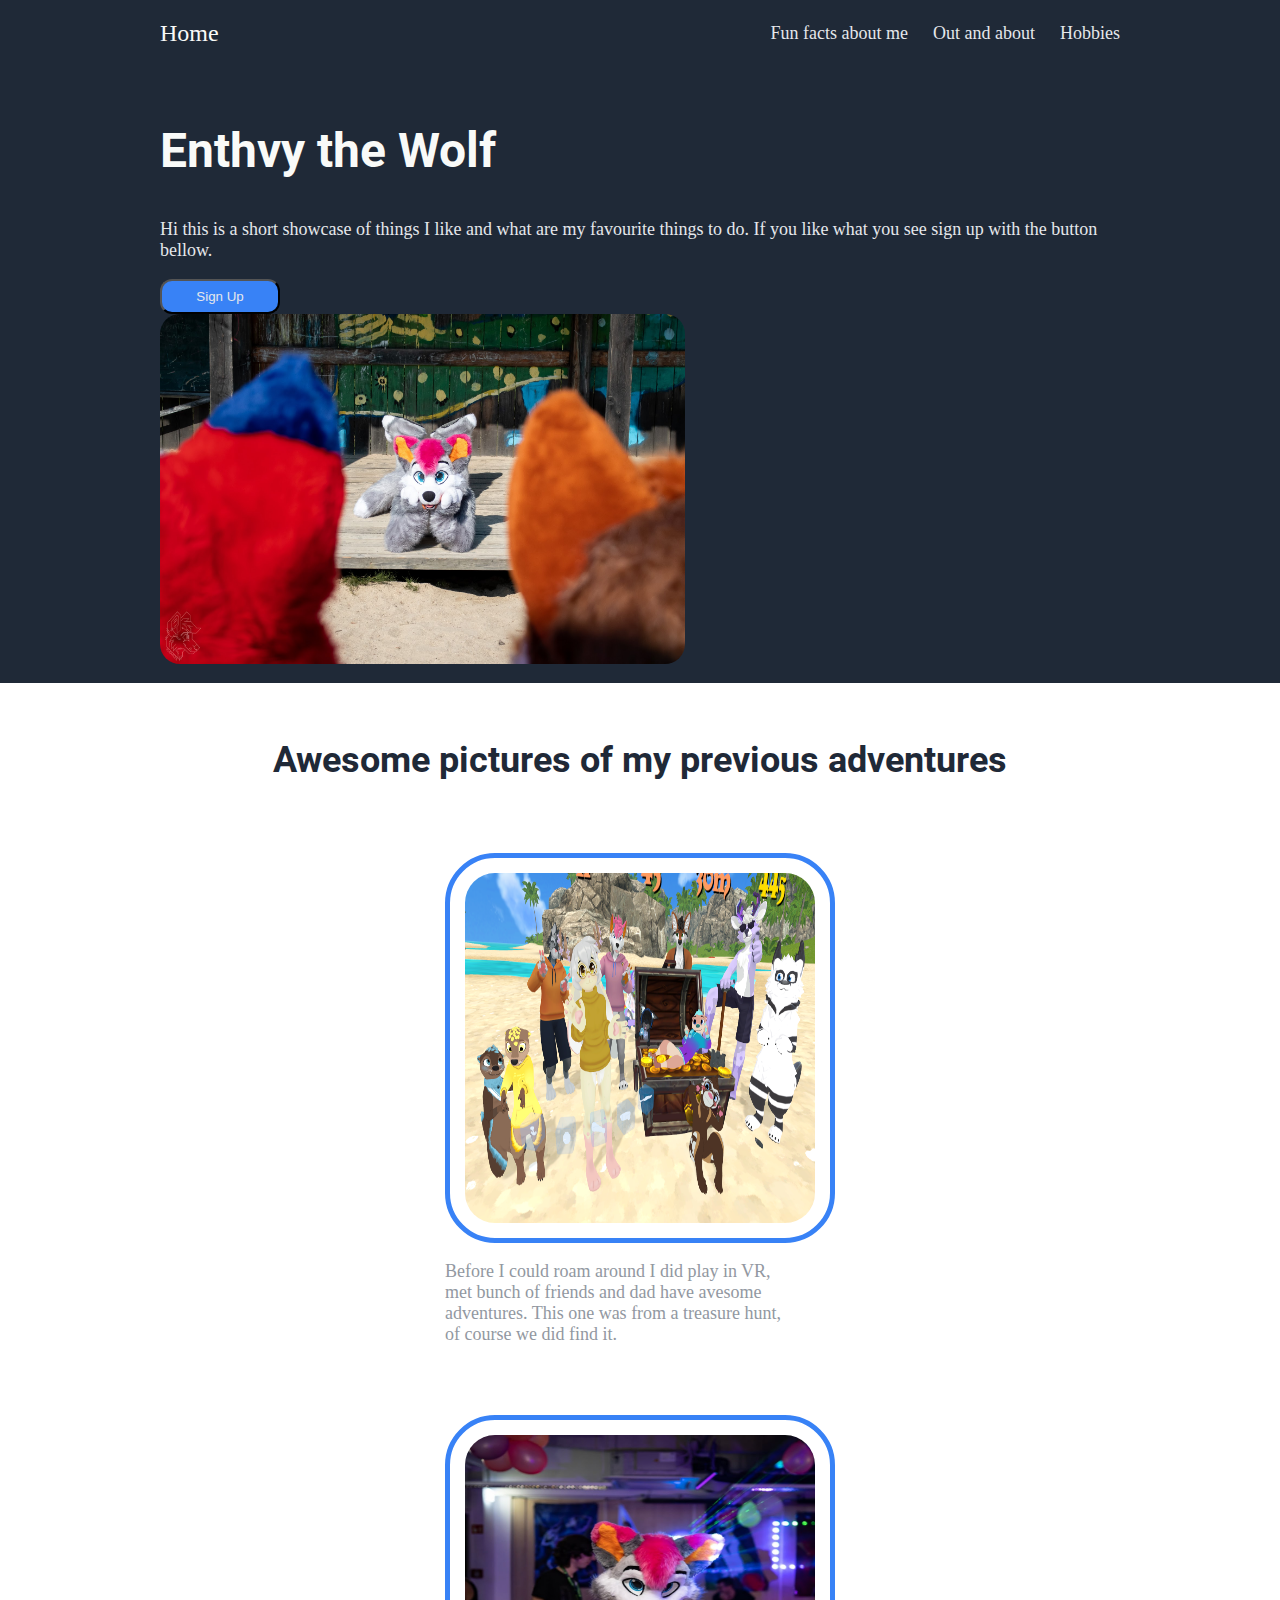
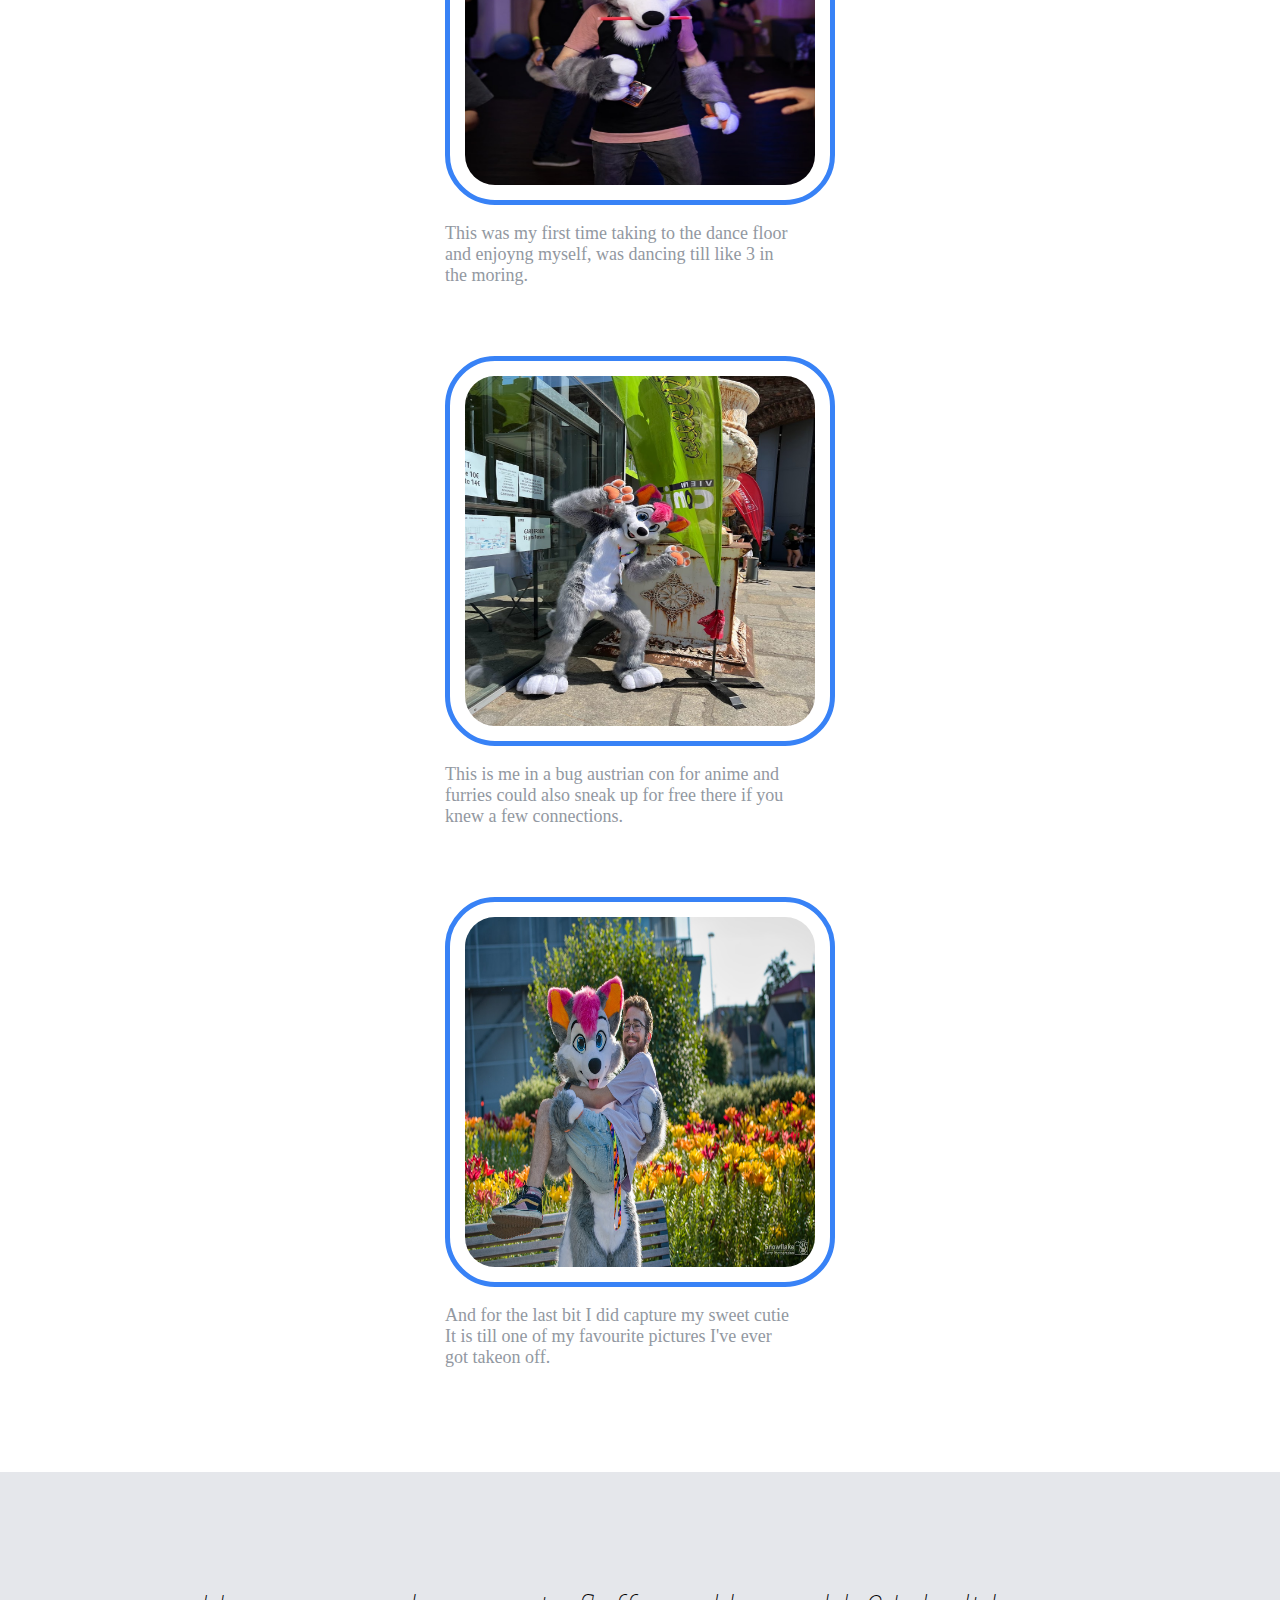
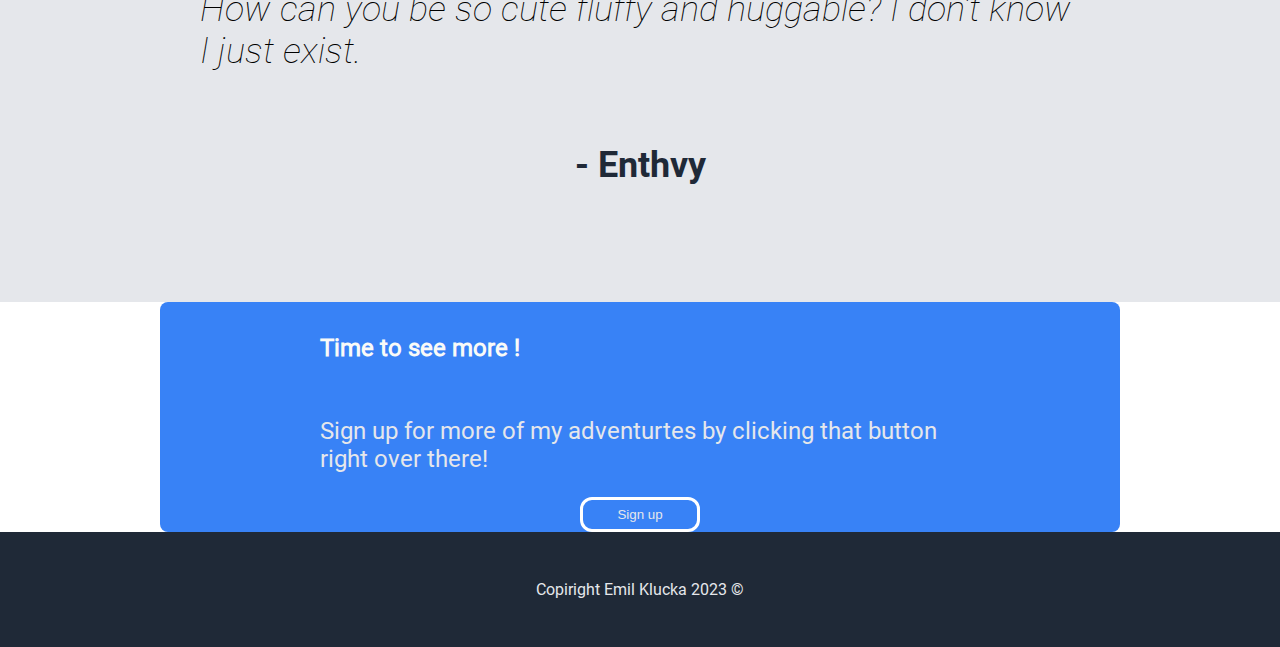
==== commit 9590411d: "Finall Commit" ====
--- a/index.html
+++ b/index.html
@@ -17,72 +17,79 @@
                 <a href="./pages/Site3.html">Fun facts about me</a>
             </nav>
         </header>
-        <div class="hero-flex">
-            <div class="hero">
-                <h2>Enthvy the Wolf</h2>
-                <p>Hi this is a short showcase of things I like and what are my favourite things to do. If you like what
-                    you see sign up with the button bellow.
-                </p>
-                <button>Sign Up</button>
+    </section>
+    <main>
+        <section class="hero">
+                <section class="hero-flex">
+                    <aside class="hero">
+                        <h2>Enthvy the Wolf</h2>
+                        <p>Hi this is a short showcase of things I like and what are my favourite things to do. If you
+                            like
+                            what
+                            you see sign up with the button bellow.
+                        </p>
+                        <button>Sign Up</button>
+                    </aside>
+                    <picture class="heroImage">
+                        <img class="hero" src="./images/header.JPG" alt="enthvy laying on the ground between two ppl ">
+                    </picture>
+                </section>
+        </section>
+        <section class="info">
+            <h3>Awesome pictures of my previous adventures</h3>
+            <div class="divpics">
+                <figure class="figdiv">
+                    <img class="info" src="./images/adventure1.png"
+                        alt="Enthvy in vr with his friends taking picture next to burried treasure">
+                    <figcaption>
+                        <p class="divp">Before I could roam around I did play in VR, met bunch of friends and dad have
+                            avesome
+                            adventures. This one was from a treasure hunt, of course we did find it.</p>
+                    </figcaption>
+                </figure>
+                <figure class="figdiv">
+                    <img class="info" src="./images/adventure2.JPG"
+                        alt="enthvy dancing in the dance floor having a glowstick in his maw">
+                    <figcaption>
+                        <p class="divp">This was my first time taking to the dance floor and enjoyng myself, was dancing
+                            till like 3 in the moring.</p>
+                    </figcaption>
+                </figure>
+                <figure class="figdiv">
+                    <img class="info" src="./images/adventure3.jpg"
+                        alt="enthvy posing in front of a wawing prop of a austrian comix con">
+                    <figcaption>
+                        <p class="divp">This is me in a bug austrian con for anime and furries could also sneak up for
+                            free there if you knew a few connections.</p>
+                    </figcaption>
+                </figure>
+                <figure class="figdiv">
+                    <img class="info" src="./images/adventure4.JPG" alt="enthvy holding his boyfriend in his paws.">
+                    <figcaption>
+                        <p class="divp">And for the last bit I did capture my sweet cutie It is till one of my favourite
+                            pictures I've ever got takeon off.</p>
+                    </figcaption>
+                </figure>
             </div>
-            <picture class="heroImage">
-                <img class="hero" src="./images/header.JPG" alt="enthvy laying on the ground between two ppl ">
-            </picture>
-        </div>
-    </section>
-    <section class="info">
-            <h3>Awesome pictures of my previous adventures</h3>
-        <div class="divpicsec">
-            <div class="figdiv">
-                <figure class="info">
-                    <img class="info" src="./images/adventure1.png" alt="enthvy being shy">
-                </figure>
-                <p class="divp">Before I could roam around I did play in VR, met bunch of friends and dad have avesome
-                    adventures. This one was from a treasure hunt, of course we did find it.
+        </section>
+        <figure class="quote">
+            <blockquote class="quote">
+                How can you be so cute fluffy and huggable? I don't know I just exist.
+            </blockquote>
+            <figcaption>
+                <p class="quotep"><strong>- Enthvy</strong></p>
+            </figcaption>
+        </figure>
+        <section class="action">
+            <div class="action">
+                <h4>Time to see more !</h4>
+                <p>
+                    Sign up for more of my adventurtes by clicking that button right over there!
                 </p>
             </div>
-            <div class="figdiv">
-                <figure class="info">
-                    <img class="info" src="./images/adventure2.JPG" alt="enthvy being shy">
-                </figure>
-                <p class="divp">Not long after the world did get another fluff, I was already ready for dancing. This
-                    was my first time at the dance floor.
-                </p>
-            </div>
-            <div class="figdiv">
-                <figure class="info">
-                    <img class="info" src="./images/adventure3.jpg" alt="enthvy being shy">
-                </figure>
-                <p class="divp">And after another 6 months I was fully complete, was able to unleash my full cutenes in
-                    masses on a Con.
-                </p>
-            </div>
-            <div class="figdiv">
-                <figure class="info">
-                    <img class="info" src="./images/adventure4.JPG" alt="enthvy being shy">
-                </figure>
-                <p class="divp">
-                    This one is really special I did manage to capture a strange creature that I took liking into. To
-                    this day I didn't let go of him.
-                </p>
-            </div>
-        </div>
-    </section>
-    <blockquote class="quote">
-        <p>
-            How can you be so cute fluffy and huggable? I don't know i just exist .
-        </p>
-        <p class="quotep"><strong>-Enthvy</p>
-    </blockquote>
-    <section class="action">
-        <div class="action">
-            <h4>Time to see more !</h4>
-            <p >
-                Sign up for more of my adventurtes by clicking that button right over there!
-            </p>
-        </div>
-        <button class="action">Sign up</button>
-    </section>
+            <button class="action">Sign up</button>
+        </section>
+    </main>
     <footer>
         <p>Copiright Emil Klucka 2023 &copy;</p>
     </footer>
--- a/CSS/styles.css
+++ b/CSS/styles.css
@@ -115,7 +115,7 @@
     align-items: center;
 }
 
-div.hero-flex {
+section.hero-flex {
     padding-top: 15px;
     padding-bottom: 15px;
     position: relative;
@@ -144,14 +144,14 @@
     width: auto;
 }
 
-div.hero h2 {
+aside.hero h2 {
     font-family: "Roboto-Bold";
     font-size: 48px;
     font-weight: extra-bold;
     color: #f9faf8;
 }
 
-div.hero p {
+aside.hero p {
     font-family: "Roboto-regular" sans-serif;
     font-size: 18px;
     color: #e5e7eb;
@@ -176,7 +176,7 @@
 img{
     border-radius: 20px;
 }
-div.divpicsec {
+div.divpics {
     padding: 10px;
     border: 10px;
     display: flex;
@@ -189,13 +189,20 @@
 img.info {
     width: 350px;
     height: 350px;
-}
-
-div.figdiv {
-    display: flex;
-    flex-direction: column;
-    flex-wrap: wrap;
-    align-items: center;
+    padding: 15px;
+    border: solid 5px #3882f6;
+    border-radius: 50px;
+}
+
+figure.figdiv {
+    padding: 10px;
+    border: 10px;
+    display: flex;
+    flex-wrap: wrap;
+    flex-direction: column;
+    justify-content: space-evenly;
+    align-items: flex-start;
+    
 }
 
 p.divp {
@@ -227,7 +234,8 @@
     color: #9298a1;
 }
 
-blockquote.quote {
+figure.quote {
+    margin: 0;
     background-color: #e5e7eb;
     font-family: "Roboto-Italic";
     font-size: 36px;
@@ -349,4 +357,15 @@
     align-content: center;
     justify-content: center;
     align-items: center;
+}
+body{
+    min-height: 100vh;
+    display: flex;
+    flex-direction: column;
+    flex-wrap: wrap;
+    align-items: stretch;
+    justify-content: space-between;
+}
+article {
+    margin: auto 0;
 }